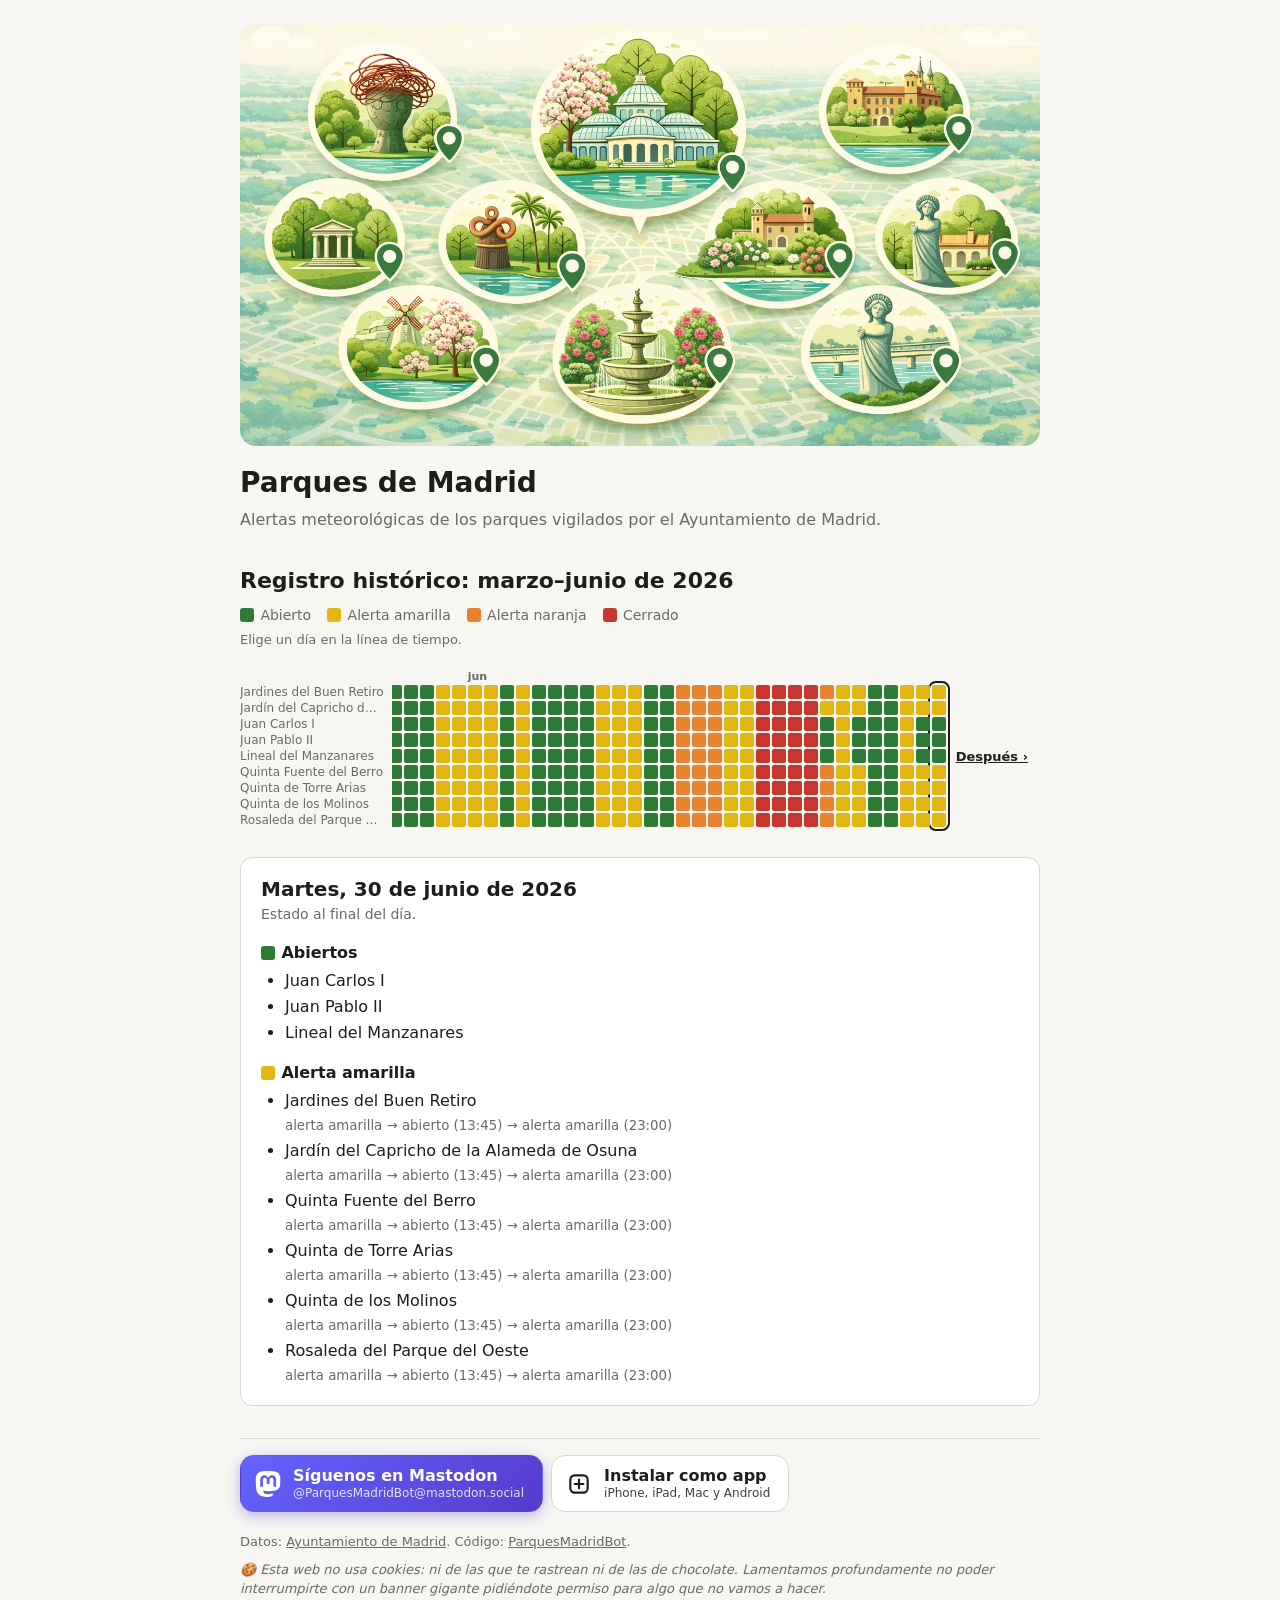
==== website/historico/2026-1.html @ 8c3ac962 "Website: this month at home, half-year archives; CI: coverage report The home page now shows only th" ====
<!doctype html>
<html lang="es">
<head>
<meta charset="utf-8">
<meta name="viewport" content="width=device-width, initial-scale=1, viewport-fit=cover">
<title>Parques de Madrid · marzo–junio de 2026</title>
<meta name="description" content="Estado de las alertas meteorológicas de los parques de Madrid, día a día.">
<meta name="theme-color" content="#f7f6f2" media="(prefers-color-scheme: light)">
<meta name="theme-color" content="#161614" media="(prefers-color-scheme: dark)">
<meta name="apple-mobile-web-app-title" content="Parques">
<meta name="mobile-web-app-capable" content="yes">
<link rel="me" href="https://mastodon.social/@ParquesMadridBot">
<link rel="manifest" href="../manifest.webmanifest">
<link rel="apple-touch-icon" href="../apple-touch-icon.png">
<link rel="icon" href="../icon-192.png" type="image/png">
<link rel="stylesheet" href="../style.css">
<style>
body:has(#d-2026-06-30:checked) #p-2026-06-30{display:block}
body:has(#d-2026-06-29:checked) #p-2026-06-29{display:block}
body:has(#d-2026-06-28:checked) #p-2026-06-28{display:block}
body:has(#d-2026-06-27:checked) #p-2026-06-27{display:block}
body:has(#d-2026-06-26:checked) #p-2026-06-26{display:block}
body:has(#d-2026-06-25:checked) #p-2026-06-25{display:block}
body:has(#d-2026-06-24:checked) #p-2026-06-24{display:block}
body:has(#d-2026-06-23:checked) #p-2026-06-23{display:block}
body:has(#d-2026-06-22:checked) #p-2026-06-22{display:block}
body:has(#d-2026-06-21:checked) #p-2026-06-21{display:block}
body:has(#d-2026-06-20:checked) #p-2026-06-20{display:block}
body:has(#d-2026-06-19:checked) #p-2026-06-19{display:block}
body:has(#d-2026-06-18:checked) #p-2026-06-18{display:block}
body:has(#d-2026-06-17:checked) #p-2026-06-17{display:block}
body:has(#d-2026-06-16:checked) #p-2026-06-16{display:block}
body:has(#d-2026-06-15:checked) #p-2026-06-15{display:block}
body:has(#d-2026-06-14:checked) #p-2026-06-14{display:block}
body:has(#d-2026-06-13:checked) #p-2026-06-13{display:block}
body:has(#d-2026-06-12:checked) #p-2026-06-12{display:block}
body:has(#d-2026-06-11:checked) #p-2026-06-11{display:block}
body:has(#d-2026-06-10:checked) #p-2026-06-10{display:block}
body:has(#d-2026-06-09:checked) #p-2026-06-09{display:block}
body:has(#d-2026-06-08:checked) #p-2026-06-08{display:block}
body:has(#d-2026-06-07:checked) #p-2026-06-07{display:block}
body:has(#d-2026-06-06:checked) #p-2026-06-06{display:block}
body:has(#d-2026-06-05:checked) #p-2026-06-05{display:block}
body:has(#d-2026-06-04:checked) #p-2026-06-04{display:block}
body:has(#d-2026-06-03:checked) #p-2026-06-03{display:block}
body:has(#d-2026-06-02:checked) #p-2026-06-02{display:block}
body:has(#d-2026-06-01:checked) #p-2026-06-01{display:block}
body:has(#d-2026-05-31:checked) #p-2026-05-31{display:block}
body:has(#d-2026-05-30:checked) #p-2026-05-30{display:block}
body:has(#d-2026-05-29:checked) #p-2026-05-29{display:block}
body:has(#d-2026-05-28:checked) #p-2026-05-28{display:block}
body:has(#d-2026-05-27:checked) #p-2026-05-27{display:block}
body:has(#d-2026-05-26:checked) #p-2026-05-26{display:block}
body:has(#d-2026-05-25:checked) #p-2026-05-25{display:block}
body:has(#d-2026-05-24:checked) #p-2026-05-24{display:block}
body:has(#d-2026-05-23:checked) #p-2026-05-23{display:block}
body:has(#d-2026-05-22:checked) #p-2026-05-22{display:block}
body:has(#d-2026-05-21:checked) #p-2026-05-21{display:block}
body:has(#d-2026-05-20:checked) #p-2026-05-20{display:block}
body:has(#d-2026-05-19:checked) #p-2026-05-19{display:block}
body:has(#d-2026-05-18:checked) #p-2026-05-18{display:block}
body:has(#d-2026-05-17:checked) #p-2026-05-17{display:block}
body:has(#d-2026-05-16:checked) #p-2026-05-16{display:block}
body:has(#d-2026-05-15:checked) #p-2026-05-15{display:block}
body:has(#d-2026-05-14:checked) #p-2026-05-14{display:block}
body:has(#d-2026-05-13:checked) #p-2026-05-13{display:block}
body:has(#d-2026-05-12:checked) #p-2026-05-12{display:block}
body:has(#d-2026-05-11:checked) #p-2026-05-11{display:block}
body:has(#d-2026-05-10:checked) #p-2026-05-10{display:block}
body:has(#d-2026-05-09:checked) #p-2026-05-09{display:block}
body:has(#d-2026-05-08:checked) #p-2026-05-08{display:block}
body:has(#d-2026-05-07:checked) #p-2026-05-07{display:block}
body:has(#d-2026-05-06:checked) #p-2026-05-06{display:block}
body:has(#d-2026-05-05:checked) #p-2026-05-05{display:block}
body:has(#d-2026-05-04:checked) #p-2026-05-04{display:block}
body:has(#d-2026-05-03:checked) #p-2026-05-03{display:block}
body:has(#d-2026-05-02:checked) #p-2026-05-02{display:block}
body:has(#d-2026-05-01:checked) #p-2026-05-01{display:block}
body:has(#d-2026-04-30:checked) #p-2026-04-30{display:block}
body:has(#d-2026-04-29:checked) #p-2026-04-29{display:block}
body:has(#d-2026-04-28:checked) #p-2026-04-28{display:block}
body:has(#d-2026-04-27:checked) #p-2026-04-27{display:block}
body:has(#d-2026-04-26:checked) #p-2026-04-26{display:block}
body:has(#d-2026-04-25:checked) #p-2026-04-25{display:block}
body:has(#d-2026-04-24:checked) #p-2026-04-24{display:block}
body:has(#d-2026-04-23:checked) #p-2026-04-23{display:block}
body:has(#d-2026-04-22:checked) #p-2026-04-22{display:block}
body:has(#d-2026-04-21:checked) #p-2026-04-21{display:block}
body:has(#d-2026-04-20:checked) #p-2026-04-20{display:block}
body:has(#d-2026-04-19:checked) #p-2026-04-19{display:block}
body:has(#d-2026-04-18:checked) #p-2026-04-18{display:block}
body:has(#d-2026-04-17:checked) #p-2026-04-17{display:block}
body:has(#d-2026-04-16:checked) #p-2026-04-16{display:block}
body:has(#d-2026-04-15:checked) #p-2026-04-15{display:block}
body:has(#d-2026-04-14:checked) #p-2026-04-14{display:block}
body:has(#d-2026-04-13:checked) #p-2026-04-13{display:block}
body:has(#d-2026-04-12:checked) #p-2026-04-12{display:block}
body:has(#d-2026-04-11:checked) #p-2026-04-11{display:block}
body:has(#d-2026-04-10:checked) #p-2026-04-10{display:block}
body:has(#d-2026-04-09:checked) #p-2026-04-09{display:block}
body:has(#d-2026-04-08:checked) #p-2026-04-08{display:block}
body:has(#d-2026-04-07:checked) #p-2026-04-07{display:block}
body:has(#d-2026-04-06:checked) #p-2026-04-06{display:block}
body:has(#d-2026-04-05:checked) #p-2026-04-05{display:block}
body:has(#d-2026-04-04:checked) #p-2026-04-04{display:block}
body:has(#d-2026-04-03:checked) #p-2026-04-03{display:block}
body:has(#d-2026-04-02:checked) #p-2026-04-02{display:block}
body:has(#d-2026-04-01:checked) #p-2026-04-01{display:block}
body:has(#d-2026-03-31:checked) #p-2026-03-31{display:block}
body:has(#d-2026-03-30:checked) #p-2026-03-30{display:block}
body:has(#d-2026-03-29:checked) #p-2026-03-29{display:block}
body:has(#d-2026-03-28:checked) #p-2026-03-28{display:block}
body:has(#d-2026-03-27:checked) #p-2026-03-27{display:block}
body:has(#d-2026-03-26:checked) #p-2026-03-26{display:block}
body:has(#d-2026-03-25:checked) #p-2026-03-25{display:block}
body:has(#d-2026-03-24:checked) #p-2026-03-24{display:block}
body:has(#d-2026-03-23:checked) #p-2026-03-23{display:block}
body:has(#d-2026-03-22:checked) #p-2026-03-22{display:block}
body:has(#d-2026-03-21:checked) #p-2026-03-21{display:block}
body:has(#d-2026-03-20:checked) #p-2026-03-20{display:block}
body:has(#d-2026-03-19:checked) #p-2026-03-19{display:block}
body:has(#d-2026-03-18:checked) #p-2026-03-18{display:block}
body:has(#d-2026-03-17:checked) #p-2026-03-17{display:block}
body:has(#d-2026-03-16:checked) #p-2026-03-16{display:block}
body:has(#d-2026-03-15:checked) #p-2026-03-15{display:block}
body:has(#d-2026-03-14:checked) #p-2026-03-14{display:block}
</style>
</head>
<body>
<header>
<img class="banner" src="../parques.webp" alt="" width="1536" height="810">
<h1><a href="../">Parques de Madrid</a></h1>
<p>Alertas meteorológicas de los parques vigilados por el Ayuntamiento de Madrid.</p>
</header>
<div id="instalar" popover>
<h2>Instálala como app</h2>
<ol>
<li><b>iPhone y iPad (Safari):</b> pulsa <svg class="inline-icon" viewBox="0 0 24 24" aria-hidden="true" fill="none" stroke="currentColor" stroke-width="2" stroke-linecap="round" stroke-linejoin="round"><path d="M12 3v12M8 7l4-4 4 4"/><path d="M8 10H6.5A1.5 1.5 0 0 0 5 11.5v8A1.5 1.5 0 0 0 6.5 21h11a1.5 1.5 0 0 0 1.5-1.5v-8A1.5 1.5 0 0 0 17.5 10H16"/></svg> <b>Compartir</b> y luego <b>Añadir a pantalla de inicio</b>.</li>
<li><b>Mac (Safari):</b> menú <b>Archivo → Añadir al Dock</b>.</li>
<li><b>Android (Chrome):</b> menú ⋮ → <b>Instalar aplicación</b>.</li>
</ol>
<p>Sin tienda, sin cuenta y sin permisos: es esta misma web, a pantalla completa y con su icono.</p>
<button class="btn install" popovertarget="instalar" popovertargetaction="hide">Entendido</button>
</div>

<section class="history" aria-labelledby="history-title">
<h2 id="history-title">Registro histórico: marzo–junio de 2026</h2>
<p class="legend"><span><i class="l1"></i>Abierto</span><span><i class="l3"></i>Alerta amarilla</span><span><i class="l4"></i>Alerta naranja</span><span><i class="l5"></i>Cerrado</span></p>
<p class="hint">Elige un día en la línea de tiempo.</p>
</section>
<main class="viewer">
<ol class="names" aria-hidden="true"><li>Jardines del Buen Retiro</li><li>Jardín del Capricho de la Alameda de Osuna</li><li>Juan Carlos I</li><li>Juan Pablo II</li><li>Lineal del Manzanares</li><li>Quinta Fuente del Berro</li><li>Quinta de Torre Arias</li><li>Quinta de los Molinos</li><li>Rosaleda del Parque del Oeste</li></ol>
<div class="timeline" role="radiogroup" aria-label="Día">
<a class="more" href="../historico/2026-2.html" title="julio–septiembre de 2026">Después ›</a>
<input type="radio" name="dia" id="d-2026-06-30" checked><label for="d-2026-06-30" title="martes, 30 de junio de 2026"><span class="vh">30 jun</span><i class="l3"></i><i class="l3"></i><i></i><i></i><i></i><i class="l3"></i><i class="l3"></i><i class="l3"></i><i class="l3"></i></label>
<input type="radio" name="dia" id="d-2026-06-29"><label for="d-2026-06-29" title="lunes, 29 de junio de 2026"><span class="vh">29 jun</span><i class="l3"></i><i class="l3"></i><i></i><i></i><i></i><i class="l3"></i><i class="l3"></i><i class="l3"></i><i class="l3"></i></label>
<input type="radio" name="dia" id="d-2026-06-28"><label for="d-2026-06-28" title="domingo, 28 de junio de 2026"><span class="vh">28 jun</span><i class="l3"></i><i class="l3"></i><i class="l3"></i><i class="l3"></i><i class="l3"></i><i class="l3"></i><i class="l3"></i><i class="l3"></i><i class="l3"></i></label>
<input type="radio" name="dia" id="d-2026-06-27"><label for="d-2026-06-27" title="sábado, 27 de junio de 2026"><span class="vh">27 jun</span><i></i><i></i><i></i><i></i><i></i><i></i><i></i><i></i><i></i></label>
<input type="radio" name="dia" id="d-2026-06-26"><label for="d-2026-06-26" title="viernes, 26 de junio de 2026"><span class="vh">26 jun</span><i></i><i></i><i></i><i></i><i></i><i></i><i></i><i></i><i></i></label>
<input type="radio" name="dia" id="d-2026-06-25"><label for="d-2026-06-25" title="jueves, 25 de junio de 2026"><span class="vh">25 jun</span><i class="l3"></i><i class="l3"></i><i></i><i></i><i></i><i class="l3"></i><i class="l3"></i><i class="l3"></i><i class="l3"></i></label>
<input type="radio" name="dia" id="d-2026-06-24"><label for="d-2026-06-24" title="miércoles, 24 de junio de 2026"><span class="vh">24 jun</span><i class="l3"></i><i class="l3"></i><i class="l3"></i><i class="l3"></i><i class="l3"></i><i class="l3"></i><i class="l3"></i><i class="l3"></i><i class="l3"></i></label>
<input type="radio" name="dia" id="d-2026-06-23"><label for="d-2026-06-23" title="martes, 23 de junio de 2026"><span class="vh">23 jun</span><i class="l4"></i><i class="l3"></i><i></i><i></i><i></i><i class="l4"></i><i class="l4"></i><i class="l4"></i><i class="l4"></i></label>
<input type="radio" name="dia" id="d-2026-06-22"><label for="d-2026-06-22" title="lunes, 22 de junio de 2026"><span class="vh">22 jun</span><i class="l5"></i><i class="l5"></i><i class="l5"></i><i class="l5"></i><i class="l5"></i><i class="l5"></i><i class="l5"></i><i class="l5"></i><i class="l5"></i></label>
<input type="radio" name="dia" id="d-2026-06-21"><label for="d-2026-06-21" title="domingo, 21 de junio de 2026"><span class="vh">21 jun</span><i class="l5"></i><i class="l5"></i><i class="l5"></i><i class="l5"></i><i class="l5"></i><i class="l5"></i><i class="l5"></i><i class="l5"></i><i class="l5"></i></label>
<input type="radio" name="dia" id="d-2026-06-20"><label for="d-2026-06-20" title="sábado, 20 de junio de 2026"><span class="vh">20 jun</span><i class="l5"></i><i class="l5"></i><i class="l5"></i><i class="l5"></i><i class="l5"></i><i class="l5"></i><i class="l5"></i><i class="l5"></i><i class="l5"></i></label>
<input type="radio" name="dia" id="d-2026-06-19"><label for="d-2026-06-19" title="viernes, 19 de junio de 2026"><span class="vh">19 jun</span><i class="l5"></i><i class="l5"></i><i class="l5"></i><i class="l5"></i><i class="l5"></i><i class="l5"></i><i class="l5"></i><i class="l5"></i><i class="l5"></i></label>
<input type="radio" name="dia" id="d-2026-06-18"><label for="d-2026-06-18" title="jueves, 18 de junio de 2026"><span class="vh">18 jun</span><i class="l3"></i><i class="l3"></i><i class="l3"></i><i class="l3"></i><i class="l3"></i><i class="l3"></i><i class="l3"></i><i class="l3"></i><i class="l3"></i></label>
<input type="radio" name="dia" id="d-2026-06-17"><label for="d-2026-06-17" title="miércoles, 17 de junio de 2026"><span class="vh">17 jun</span><i class="l3"></i><i class="l3"></i><i class="l3"></i><i class="l3"></i><i class="l3"></i><i class="l3"></i><i class="l3"></i><i class="l3"></i><i class="l3"></i></label>
<input type="radio" name="dia" id="d-2026-06-16"><label for="d-2026-06-16" title="martes, 16 de junio de 2026"><span class="vh">16 jun</span><i class="l4"></i><i class="l4"></i><i class="l4"></i><i class="l4"></i><i class="l4"></i><i class="l4"></i><i class="l4"></i><i class="l4"></i><i class="l4"></i></label>
<input type="radio" name="dia" id="d-2026-06-15"><label for="d-2026-06-15" title="lunes, 15 de junio de 2026"><span class="vh">15 jun</span><i class="l4"></i><i class="l4"></i><i class="l4"></i><i class="l4"></i><i class="l4"></i><i class="l4"></i><i class="l4"></i><i class="l4"></i><i class="l4"></i></label>
<input type="radio" name="dia" id="d-2026-06-14"><label for="d-2026-06-14" title="domingo, 14 de junio de 2026"><span class="vh">14 jun</span><i class="l4"></i><i class="l4"></i><i class="l4"></i><i class="l4"></i><i class="l4"></i><i class="l4"></i><i class="l4"></i><i class="l4"></i><i class="l4"></i></label>
<input type="radio" name="dia" id="d-2026-06-13"><label for="d-2026-06-13" title="sábado, 13 de junio de 2026"><span class="vh">13 jun</span><i></i><i></i><i></i><i></i><i></i><i></i><i></i><i></i><i></i></label>
<input type="radio" name="dia" id="d-2026-06-12"><label for="d-2026-06-12" title="viernes, 12 de junio de 2026"><span class="vh">12 jun</span><i></i><i></i><i></i><i></i><i></i><i></i><i></i><i></i><i></i></label>
<input type="radio" name="dia" id="d-2026-06-11"><label for="d-2026-06-11" title="jueves, 11 de junio de 2026"><span class="vh">11 jun</span><i class="l3"></i><i class="l3"></i><i class="l3"></i><i class="l3"></i><i class="l3"></i><i class="l3"></i><i class="l3"></i><i class="l3"></i><i class="l3"></i></label>
<input type="radio" name="dia" id="d-2026-06-10"><label for="d-2026-06-10" title="miércoles, 10 de junio de 2026"><span class="vh">10 jun</span><i class="l3"></i><i class="l3"></i><i class="l3"></i><i class="l3"></i><i class="l3"></i><i class="l3"></i><i class="l3"></i><i class="l3"></i><i class="l3"></i></label>
<input type="radio" name="dia" id="d-2026-06-09"><label for="d-2026-06-09" title="martes, 9 de junio de 2026"><span class="vh">9 jun</span><i class="l3"></i><i class="l3"></i><i class="l3"></i><i class="l3"></i><i class="l3"></i><i class="l3"></i><i class="l3"></i><i class="l3"></i><i class="l3"></i></label>
<input type="radio" name="dia" id="d-2026-06-08"><label for="d-2026-06-08" title="lunes, 8 de junio de 2026"><span class="vh">8 jun</span><i></i><i></i><i></i><i></i><i></i><i></i><i></i><i></i><i></i></label>
<input type="radio" name="dia" id="d-2026-06-07"><label for="d-2026-06-07" title="domingo, 7 de junio de 2026"><span class="vh">7 jun</span><i></i><i></i><i></i><i></i><i></i><i></i><i></i><i></i><i></i></label>
<input type="radio" name="dia" id="d-2026-06-06"><label for="d-2026-06-06" title="sábado, 6 de junio de 2026"><span class="vh">6 jun</span><i></i><i></i><i></i><i></i><i></i><i></i><i></i><i></i><i></i></label>
<input type="radio" name="dia" id="d-2026-06-05"><label for="d-2026-06-05" title="viernes, 5 de junio de 2026"><span class="vh">5 jun</span><i></i><i></i><i></i><i></i><i></i><i></i><i></i><i></i><i></i></label>
<input type="radio" name="dia" id="d-2026-06-04"><label for="d-2026-06-04" title="jueves, 4 de junio de 2026"><span class="vh">4 jun</span><i class="l3"></i><i class="l3"></i><i class="l3"></i><i class="l3"></i><i class="l3"></i><i class="l3"></i><i class="l3"></i><i class="l3"></i><i class="l3"></i></label>
<input type="radio" name="dia" id="d-2026-06-03"><label for="d-2026-06-03" title="miércoles, 3 de junio de 2026"><span class="vh">3 jun</span><i></i><i></i><i></i><i></i><i></i><i></i><i></i><i></i><i></i></label>
<input type="radio" name="dia" id="d-2026-06-02"><label for="d-2026-06-02" title="martes, 2 de junio de 2026"><span class="vh">2 jun</span><i class="l3"></i><i class="l3"></i><i class="l3"></i><i class="l3"></i><i class="l3"></i><i class="l3"></i><i class="l3"></i><i class="l3"></i><i class="l3"></i></label>
<input type="radio" name="dia" id="d-2026-06-01"><label for="d-2026-06-01" title="lunes, 1 de junio de 2026"><b>jun</b><span class="vh">1 jun</span><i class="l3"></i><i class="l3"></i><i class="l3"></i><i class="l3"></i><i class="l3"></i><i class="l3"></i><i class="l3"></i><i class="l3"></i><i class="l3"></i></label>
<input type="radio" name="dia" id="d-2026-05-31"><label for="d-2026-05-31" title="domingo, 31 de mayo de 2026"><span class="vh">31 may</span><i class="l3"></i><i class="l3"></i><i class="l3"></i><i class="l3"></i><i class="l3"></i><i class="l3"></i><i class="l3"></i><i class="l3"></i><i class="l3"></i></label>
<input type="radio" name="dia" id="d-2026-05-30"><label for="d-2026-05-30" title="sábado, 30 de mayo de 2026"><span class="vh">30 may</span><i class="l3"></i><i class="l3"></i><i class="l3"></i><i class="l3"></i><i class="l3"></i><i class="l3"></i><i class="l3"></i><i class="l3"></i><i class="l3"></i></label>
<input type="radio" name="dia" id="d-2026-05-29"><label for="d-2026-05-29" title="viernes, 29 de mayo de 2026"><span class="vh">29 may</span><i></i><i></i><i></i><i></i><i></i><i></i><i></i><i></i><i></i></label>
<input type="radio" name="dia" id="d-2026-05-28"><label for="d-2026-05-28" title="jueves, 28 de mayo de 2026"><span class="vh">28 may</span><i></i><i></i><i></i><i></i><i></i><i></i><i></i><i></i><i></i></label>
<input type="radio" name="dia" id="d-2026-05-27"><label for="d-2026-05-27" title="miércoles, 27 de mayo de 2026"><span class="vh">27 may</span><i></i><i></i><i></i><i></i><i></i><i></i><i></i><i></i><i></i></label>
<input type="radio" name="dia" id="d-2026-05-26"><label for="d-2026-05-26" title="martes, 26 de mayo de 2026"><span class="vh">26 may</span><i></i><i></i><i></i><i></i><i></i><i></i><i></i><i></i><i></i></label>
<input type="radio" name="dia" id="d-2026-05-25"><label for="d-2026-05-25" title="lunes, 25 de mayo de 2026"><span class="vh">25 may</span><i></i><i></i><i></i><i></i><i></i><i></i><i></i><i></i><i></i></label>
<input type="radio" name="dia" id="d-2026-05-24"><label for="d-2026-05-24" title="domingo, 24 de mayo de 2026"><span class="vh">24 may</span><i></i><i></i><i></i><i></i><i></i><i></i><i></i><i></i><i></i></label>
<input type="radio" name="dia" id="d-2026-05-23"><label for="d-2026-05-23" title="sábado, 23 de mayo de 2026"><span class="vh">23 may</span><i></i><i></i><i></i><i></i><i></i><i></i><i></i><i></i><i></i></label>
<input type="radio" name="dia" id="d-2026-05-22"><label for="d-2026-05-22" title="viernes, 22 de mayo de 2026"><span class="vh">22 may</span><i></i><i></i><i></i><i></i><i></i><i></i><i></i><i></i><i></i></label>
<input type="radio" name="dia" id="d-2026-05-21"><label for="d-2026-05-21" title="jueves, 21 de mayo de 2026"><span class="vh">21 may</span><i></i><i></i><i></i><i></i><i></i><i></i><i></i><i></i><i></i></label>
<input type="radio" name="dia" id="d-2026-05-20"><label for="d-2026-05-20" title="miércoles, 20 de mayo de 2026"><span class="vh">20 may</span><i></i><i></i><i></i><i></i><i></i><i></i><i></i><i></i><i></i></label>
<input type="radio" name="dia" id="d-2026-05-19"><label for="d-2026-05-19" title="martes, 19 de mayo de 2026"><span class="vh">19 may</span><i></i><i></i><i></i><i></i><i></i><i></i><i></i><i></i><i></i></label>
<input type="radio" name="dia" id="d-2026-05-18"><label for="d-2026-05-18" title="lunes, 18 de mayo de 2026"><span class="vh">18 may</span><i></i><i></i><i></i><i></i><i></i><i></i><i></i><i></i><i></i></label>
<input type="radio" name="dia" id="d-2026-05-17"><label for="d-2026-05-17" title="domingo, 17 de mayo de 2026"><span class="vh">17 may</span><i></i><i></i><i></i><i></i><i></i><i></i><i></i><i></i><i></i></label>
<input type="radio" name="dia" id="d-2026-05-16"><label for="d-2026-05-16" title="sábado, 16 de mayo de 2026"><span class="vh">16 may</span><i></i><i></i><i></i><i></i><i></i><i></i><i></i><i></i><i></i></label>
<input type="radio" name="dia" id="d-2026-05-15"><label for="d-2026-05-15" title="viernes, 15 de mayo de 2026"><span class="vh">15 may</span><i class="l3"></i><i class="l3"></i><i class="l3"></i><i class="l3"></i><i class="l3"></i><i class="l3"></i><i class="l3"></i><i class="l3"></i><i class="l3"></i></label>
<input type="radio" name="dia" id="d-2026-05-14"><label for="d-2026-05-14" title="jueves, 14 de mayo de 2026"><span class="vh">14 may</span><i class="l3"></i><i class="l3"></i><i class="l3"></i><i class="l3"></i><i class="l3"></i><i class="l3"></i><i class="l3"></i><i class="l3"></i><i class="l3"></i></label>
<input type="radio" name="dia" id="d-2026-05-13"><label for="d-2026-05-13" title="miércoles, 13 de mayo de 2026"><span class="vh">13 may</span><i class="l3"></i><i class="l3"></i><i class="l3"></i><i class="l3"></i><i class="l3"></i><i class="l3"></i><i class="l3"></i><i class="l3"></i><i class="l3"></i></label>
<input type="radio" name="dia" id="d-2026-05-12"><label for="d-2026-05-12" title="martes, 12 de mayo de 2026"><span class="vh">12 may</span><i class="l3"></i><i class="l3"></i><i class="l3"></i><i class="l3"></i><i class="l3"></i><i class="l3"></i><i class="l3"></i><i class="l3"></i><i class="l3"></i></label>
<input type="radio" name="dia" id="d-2026-05-11"><label for="d-2026-05-11" title="lunes, 11 de mayo de 2026"><span class="vh">11 may</span><i></i><i></i><i></i><i></i><i></i><i></i><i></i><i></i><i></i></label>
<input type="radio" name="dia" id="d-2026-05-10"><label for="d-2026-05-10" title="domingo, 10 de mayo de 2026"><span class="vh">10 may</span><i class="l3"></i><i class="l3"></i><i class="l3"></i><i class="l3"></i><i class="l3"></i><i class="l3"></i><i class="l3"></i><i class="l3"></i><i class="l3"></i></label>
<input type="radio" name="dia" id="d-2026-05-09"><label for="d-2026-05-09" title="sábado, 9 de mayo de 2026"><span class="vh">9 may</span><i class="l3"></i><i class="l3"></i><i class="l3"></i><i class="l3"></i><i class="l3"></i><i class="l3"></i><i class="l3"></i><i class="l3"></i><i class="l3"></i></label>
<input type="radio" name="dia" id="d-2026-05-08"><label for="d-2026-05-08" title="viernes, 8 de mayo de 2026"><span class="vh">8 may</span><i class="l4"></i><i class="l4"></i><i class="l4"></i><i class="l4"></i><i class="l4"></i><i class="l4"></i><i class="l4"></i><i class="l4"></i><i class="l4"></i></label>
<input type="radio" name="dia" id="d-2026-05-07"><label for="d-2026-05-07" title="jueves, 7 de mayo de 2026"><span class="vh">7 may</span><i class="l4"></i><i class="l4"></i><i class="l4"></i><i class="l4"></i><i class="l4"></i><i class="l4"></i><i class="l4"></i><i class="l4"></i><i class="l4"></i></label>
<input type="radio" name="dia" id="d-2026-05-06"><label for="d-2026-05-06" title="miércoles, 6 de mayo de 2026"><span class="vh">6 may</span><i></i><i></i><i></i><i></i><i></i><i></i><i></i><i></i><i></i></label>
<input type="radio" name="dia" id="d-2026-05-05"><label for="d-2026-05-05" title="martes, 5 de mayo de 2026"><span class="vh">5 may</span><i class="l3"></i><i class="l3"></i><i class="l3"></i><i class="l3"></i><i class="l3"></i><i class="l3"></i><i class="l3"></i><i class="l3"></i><i class="l3"></i></label>
<input type="radio" name="dia" id="d-2026-05-04"><label for="d-2026-05-04" title="lunes, 4 de mayo de 2026"><span class="vh">4 may</span><i class="l3"></i><i class="l3"></i><i class="l3"></i><i class="l3"></i><i class="l3"></i><i class="l3"></i><i class="l3"></i><i class="l3"></i><i class="l3"></i></label>
<input type="radio" name="dia" id="d-2026-05-03"><label for="d-2026-05-03" title="domingo, 3 de mayo de 2026"><span class="vh">3 may</span><i class="l3"></i><i class="l3"></i><i class="l3"></i><i class="l3"></i><i class="l3"></i><i class="l3"></i><i class="l3"></i><i class="l3"></i><i class="l3"></i></label>
<input type="radio" name="dia" id="d-2026-05-02"><label for="d-2026-05-02" title="sábado, 2 de mayo de 2026"><span class="vh">2 may</span><i class="l3"></i><i class="l3"></i><i class="l3"></i><i class="l3"></i><i class="l3"></i><i class="l3"></i><i class="l3"></i><i class="l3"></i><i class="l3"></i></label>
<input type="radio" name="dia" id="d-2026-05-01"><label for="d-2026-05-01" title="viernes, 1 de mayo de 2026"><b>may</b><span class="vh">1 may</span><i class="l3"></i><i class="l3"></i><i class="l3"></i><i class="l3"></i><i class="l3"></i><i class="l3"></i><i class="l3"></i><i class="l3"></i><i class="l3"></i></label>
<input type="radio" name="dia" id="d-2026-04-30"><label for="d-2026-04-30" title="jueves, 30 de abril de 2026"><span class="vh">30 abr</span><i></i><i></i><i></i><i></i><i></i><i></i><i></i><i></i><i></i></label>
<input type="radio" name="dia" id="d-2026-04-29"><label for="d-2026-04-29" title="miércoles, 29 de abril de 2026"><span class="vh">29 abr</span><i class="l3"></i><i class="l3"></i><i class="l3"></i><i class="l3"></i><i class="l3"></i><i class="l3"></i><i class="l3"></i><i class="l3"></i><i class="l3"></i></label>
<input type="radio" name="dia" id="d-2026-04-28"><label for="d-2026-04-28" title="martes, 28 de abril de 2026"><span class="vh">28 abr</span><i class="l3"></i><i class="l3"></i><i class="l3"></i><i class="l3"></i><i class="l3"></i><i class="l3"></i><i class="l3"></i><i class="l3"></i><i class="l3"></i></label>
<input type="radio" name="dia" id="d-2026-04-27"><label for="d-2026-04-27" title="lunes, 27 de abril de 2026"><span class="vh">27 abr</span><i></i><i></i><i></i><i></i><i></i><i></i><i></i><i></i><i></i></label>
<input type="radio" name="dia" id="d-2026-04-26"><label for="d-2026-04-26" title="domingo, 26 de abril de 2026"><span class="vh">26 abr</span><i></i><i></i><i></i><i></i><i></i><i></i><i></i><i></i><i></i></label>
<input type="radio" name="dia" id="d-2026-04-25"><label for="d-2026-04-25" title="sábado, 25 de abril de 2026"><span class="vh">25 abr</span><i class="l3"></i><i class="l3"></i><i class="l3"></i><i class="l3"></i><i class="l3"></i><i class="l3"></i><i class="l3"></i><i class="l3"></i><i class="l3"></i></label>
<input type="radio" name="dia" id="d-2026-04-24"><label for="d-2026-04-24" title="viernes, 24 de abril de 2026"><span class="vh">24 abr</span><i></i><i></i><i></i><i></i><i></i><i></i><i></i><i></i><i></i></label>
<input type="radio" name="dia" id="d-2026-04-23"><label for="d-2026-04-23" title="jueves, 23 de abril de 2026"><span class="vh">23 abr</span><i class="l3"></i><i class="l3"></i><i class="l3"></i><i class="l3"></i><i class="l3"></i><i class="l3"></i><i class="l3"></i><i class="l3"></i><i class="l3"></i></label>
<input type="radio" name="dia" id="d-2026-04-22"><label for="d-2026-04-22" title="miércoles, 22 de abril de 2026"><span class="vh">22 abr</span><i></i><i></i><i></i><i></i><i></i><i></i><i></i><i></i><i></i></label>
<input type="radio" name="dia" id="d-2026-04-21"><label for="d-2026-04-21" title="martes, 21 de abril de 2026"><span class="vh">21 abr</span><i></i><i></i><i></i><i></i><i></i><i></i><i></i><i></i><i></i></label>
<input type="radio" name="dia" id="d-2026-04-20"><label for="d-2026-04-20" title="lunes, 20 de abril de 2026"><span class="vh">20 abr</span><i></i><i></i><i></i><i></i><i></i><i></i><i></i><i></i><i></i></label>
<input type="radio" name="dia" id="d-2026-04-19"><label for="d-2026-04-19" title="domingo, 19 de abril de 2026"><span class="vh">19 abr</span><i></i><i></i><i></i><i></i><i></i><i></i><i></i><i></i><i></i></label>
<input type="radio" name="dia" id="d-2026-04-18"><label for="d-2026-04-18" title="sábado, 18 de abril de 2026"><span class="vh">18 abr</span><i></i><i></i><i></i><i></i><i></i><i></i><i></i><i></i><i></i></label>
<input type="radio" name="dia" id="d-2026-04-17"><label for="d-2026-04-17" title="viernes, 17 de abril de 2026"><span class="vh">17 abr</span><i></i><i></i><i></i><i></i><i></i><i></i><i></i><i></i><i></i></label>
<input type="radio" name="dia" id="d-2026-04-16"><label for="d-2026-04-16" title="jueves, 16 de abril de 2026"><span class="vh">16 abr</span><i></i><i></i><i></i><i></i><i></i><i></i><i></i><i></i><i></i></label>
<input type="radio" name="dia" id="d-2026-04-15"><label for="d-2026-04-15" title="miércoles, 15 de abril de 2026"><span class="vh">15 abr</span><i></i><i></i><i></i><i></i><i></i><i></i><i></i><i></i><i></i></label>
<input type="radio" name="dia" id="d-2026-04-14"><label for="d-2026-04-14" title="martes, 14 de abril de 2026"><span class="vh">14 abr</span><i></i><i></i><i></i><i></i><i></i><i></i><i></i><i></i><i></i></label>
<input type="radio" name="dia" id="d-2026-04-13"><label for="d-2026-04-13" title="lunes, 13 de abril de 2026"><span class="vh">13 abr</span><i></i><i></i><i></i><i></i><i></i><i></i><i></i><i></i><i></i></label>
<input type="radio" name="dia" id="d-2026-04-12"><label for="d-2026-04-12" title="domingo, 12 de abril de 2026"><span class="vh">12 abr</span><i class="l3"></i><i class="l3"></i><i class="l3"></i><i class="l3"></i><i class="l3"></i><i class="l3"></i><i class="l3"></i><i class="l3"></i><i class="l3"></i></label>
<input type="radio" name="dia" id="d-2026-04-11"><label for="d-2026-04-11" title="sábado, 11 de abril de 2026"><span class="vh">11 abr</span><i class="l3"></i><i class="l3"></i><i class="l3"></i><i class="l3"></i><i class="l3"></i><i class="l3"></i><i class="l3"></i><i class="l3"></i><i class="l3"></i></label>
<input type="radio" name="dia" id="d-2026-04-10"><label for="d-2026-04-10" title="viernes, 10 de abril de 2026"><span class="vh">10 abr</span><i></i><i></i><i></i><i></i><i></i><i></i><i></i><i></i><i></i></label>
<input type="radio" name="dia" id="d-2026-04-09"><label for="d-2026-04-09" title="jueves, 9 de abril de 2026"><span class="vh">9 abr</span><i></i><i></i><i></i><i></i><i></i><i></i><i></i><i></i><i></i></label>
<input type="radio" name="dia" id="d-2026-04-08"><label for="d-2026-04-08" title="miércoles, 8 de abril de 2026"><span class="vh">8 abr</span><i class="l4"></i><i class="l4"></i><i class="l4"></i><i class="l4"></i><i class="l4"></i><i class="l4"></i><i class="l4"></i><i class="l4"></i><i class="l4"></i></label>
<input type="radio" name="dia" id="d-2026-04-07"><label for="d-2026-04-07" title="martes, 7 de abril de 2026"><span class="vh">7 abr</span><i class="l4"></i><i class="l4"></i><i class="l4"></i><i class="l4"></i><i class="l4"></i><i class="l4"></i><i class="l4"></i><i class="l4"></i><i class="l4"></i></label>
<input type="radio" name="dia" id="d-2026-04-06"><label for="d-2026-04-06" title="lunes, 6 de abril de 2026"><span class="vh">6 abr</span><i></i><i></i><i></i><i></i><i></i><i></i><i></i><i></i><i></i></label>
<input type="radio" name="dia" id="d-2026-04-05"><label for="d-2026-04-05" title="domingo, 5 de abril de 2026"><span class="vh">5 abr</span><i></i><i></i><i></i><i></i><i></i><i></i><i></i><i></i><i></i></label>
<input type="radio" name="dia" id="d-2026-04-04"><label for="d-2026-04-04" title="sábado, 4 de abril de 2026"><span class="vh">4 abr</span><i></i><i></i><i></i><i></i><i></i><i></i><i></i><i></i><i></i></label>
<input type="radio" name="dia" id="d-2026-04-03"><label for="d-2026-04-03" title="viernes, 3 de abril de 2026"><span class="vh">3 abr</span><i class="l3"></i><i class="l3"></i><i class="l3"></i><i class="l3"></i><i class="l3"></i><i class="l3"></i><i class="l3"></i><i class="l3"></i><i class="l3"></i></label>
<input type="radio" name="dia" id="d-2026-04-02"><label for="d-2026-04-02" title="jueves, 2 de abril de 2026"><span class="vh">2 abr</span><i class="l3"></i><i class="l3"></i><i class="l3"></i><i class="l3"></i><i class="l3"></i><i class="l3"></i><i class="l3"></i><i class="l3"></i><i class="l3"></i></label>
<input type="radio" name="dia" id="d-2026-04-01"><label for="d-2026-04-01" title="miércoles, 1 de abril de 2026"><b>abr</b><span class="vh">1 abr</span><i class="l4"></i><i class="l4"></i><i class="l4"></i><i class="l4"></i><i class="l4"></i><i class="l4"></i><i class="l4"></i><i class="l4"></i><i class="l4"></i></label>
<input type="radio" name="dia" id="d-2026-03-31"><label for="d-2026-03-31" title="martes, 31 de marzo de 2026"><span class="vh">31 mar</span><i class="l4"></i><i class="l4"></i><i class="l4"></i><i class="l4"></i><i class="l4"></i><i class="l4"></i><i class="l4"></i><i class="l4"></i><i class="l4"></i></label>
<input type="radio" name="dia" id="d-2026-03-30"><label for="d-2026-03-30" title="lunes, 30 de marzo de 2026"><span class="vh">30 mar</span><i class="l5"></i><i class="l5"></i><i class="l4"></i><i class="l4"></i><i class="l5"></i><i class="l5"></i><i class="l5"></i><i class="l5"></i><i class="l5"></i></label>
<input type="radio" name="dia" id="d-2026-03-29"><label for="d-2026-03-29" title="domingo, 29 de marzo de 2026"><span class="vh">29 mar</span><i class="l5"></i><i class="l5"></i><i class="l5"></i><i class="l5"></i><i class="l5"></i><i class="l5"></i><i class="l5"></i><i class="l5"></i><i class="l5"></i></label>
<input type="radio" name="dia" id="d-2026-03-28"><label for="d-2026-03-28" title="sábado, 28 de marzo de 2026"><span class="vh">28 mar</span><i class="l4"></i><i class="l4"></i><i class="l4"></i><i class="l4"></i><i class="l4"></i><i class="l4"></i><i class="l4"></i><i class="l4"></i><i class="l4"></i></label>
<input type="radio" name="dia" id="d-2026-03-27"><label for="d-2026-03-27" title="viernes, 27 de marzo de 2026"><span class="vh">27 mar</span><i class="l4"></i><i class="l4"></i><i class="l4"></i><i class="l4"></i><i class="l4"></i><i class="l4"></i><i class="l4"></i><i class="l4"></i><i class="l5"></i></label>
<input type="radio" name="dia" id="d-2026-03-26"><label for="d-2026-03-26" title="jueves, 26 de marzo de 2026"><span class="vh">26 mar</span><i class="l5"></i><i class="l5"></i><i class="l5"></i><i class="l5"></i><i class="l5"></i><i class="l5"></i><i class="l5"></i><i class="l5"></i><i class="l5"></i></label>
<input type="radio" name="dia" id="d-2026-03-25"><label for="d-2026-03-25" title="miércoles, 25 de marzo de 2026"><span class="vh">25 mar</span><i class="l5"></i><i class="l5"></i><i class="l5"></i><i class="l5"></i><i class="l5"></i><i class="l5"></i><i class="l5"></i><i class="l5"></i><i class="l5"></i></label>
<input type="radio" name="dia" id="d-2026-03-24"><label for="d-2026-03-24" title="martes, 24 de marzo de 2026"><span class="vh">24 mar</span><i></i><i></i><i></i><i></i><i></i><i></i><i></i><i></i><i></i></label>
<input type="radio" name="dia" id="d-2026-03-23"><label for="d-2026-03-23" title="lunes, 23 de marzo de 2026"><span class="vh">23 mar</span><i class="l3"></i><i class="l3"></i><i class="l3"></i><i class="l3"></i><i class="l3"></i><i class="l3"></i><i class="l3"></i><i class="l3"></i><i class="l3"></i></label>
<input type="radio" name="dia" id="d-2026-03-22"><label for="d-2026-03-22" title="domingo, 22 de marzo de 2026"><span class="vh">22 mar</span><i class="l3"></i><i class="l3"></i><i class="l3"></i><i class="l3"></i><i class="l3"></i><i class="l3"></i><i class="l3"></i><i class="l3"></i><i class="l3"></i></label>
<input type="radio" name="dia" id="d-2026-03-21"><label for="d-2026-03-21" title="sábado, 21 de marzo de 2026"><span class="vh">21 mar</span><i></i><i></i><i></i><i></i><i></i><i></i><i></i><i></i><i></i></label>
<input type="radio" name="dia" id="d-2026-03-20"><label for="d-2026-03-20" title="viernes, 20 de marzo de 2026"><span class="vh">20 mar</span><i class="l3"></i><i class="l3"></i><i class="l3"></i><i class="l3"></i><i class="l3"></i><i class="l3"></i><i class="l3"></i><i class="l3"></i><i class="l3"></i></label>
<input type="radio" name="dia" id="d-2026-03-19"><label for="d-2026-03-19" title="jueves, 19 de marzo de 2026"><span class="vh">19 mar</span><i class="l3"></i><i class="l3"></i><i class="l3"></i><i class="l3"></i><i class="l3"></i><i class="l3"></i><i class="l3"></i><i class="l3"></i><i class="l3"></i></label>
<input type="radio" name="dia" id="d-2026-03-18"><label for="d-2026-03-18" title="miércoles, 18 de marzo de 2026"><span class="vh">18 mar</span><i class="l3"></i><i class="l3"></i><i class="l3"></i><i class="l3"></i><i class="l3"></i><i class="l3"></i><i class="l3"></i><i class="l3"></i><i class="l3"></i></label>
<input type="radio" name="dia" id="d-2026-03-17"><label for="d-2026-03-17" title="martes, 17 de marzo de 2026"><span class="vh">17 mar</span><i></i><i></i><i></i><i></i><i></i><i></i><i></i><i></i><i></i></label>
<input type="radio" name="dia" id="d-2026-03-16"><label for="d-2026-03-16" title="lunes, 16 de marzo de 2026"><span class="vh">16 mar</span><i class="l4"></i><i class="l4"></i><i class="l4"></i><i class="l4"></i><i class="l4"></i><i class="l4"></i><i class="l4"></i><i class="l4"></i><i class="l4"></i></label>
<input type="radio" name="dia" id="d-2026-03-15"><label for="d-2026-03-15" title="domingo, 15 de marzo de 2026"><span class="vh">15 mar</span><i class="l4"></i><i class="l4"></i><i class="l4"></i><i class="l4"></i><i class="l4"></i><i class="l4"></i><i class="l4"></i><i class="l4"></i><i class="l4"></i></label>
<input type="radio" name="dia" id="d-2026-03-14"><label for="d-2026-03-14" title="sábado, 14 de marzo de 2026"><b>mar</b><span class="vh">14 mar</span><i class="l4"></i><i class="l4"></i><i class="l4"></i><i class="l4"></i><i class="l4"></i><i class="l4"></i><i class="l4"></i><i class="l4"></i><i class="l4"></i></label>
</div>
</main>
<section class="day panel" id="p-2026-06-30">
<h2>Martes, 30 de junio de 2026</h2>
<p class="note">Estado al final del día.</p>
<h3><i class="l1"></i>Abiertos</h3><ul><li>Juan Carlos I</li><li>Juan Pablo II</li><li>Lineal del Manzanares</li></ul>
<h3><i class="l3"></i>Alerta amarilla</h3><ul><li>Jardines del Buen Retiro<br><small>alerta amarilla → abierto (13:45) → alerta amarilla (23:00)</small></li><li>Jardín del Capricho de la Alameda de Osuna<br><small>alerta amarilla → abierto (13:45) → alerta amarilla (23:00)</small></li><li>Quinta Fuente del Berro<br><small>alerta amarilla → abierto (13:45) → alerta amarilla (23:00)</small></li><li>Quinta de Torre Arias<br><small>alerta amarilla → abierto (13:45) → alerta amarilla (23:00)</small></li><li>Quinta de los Molinos<br><small>alerta amarilla → abierto (13:45) → alerta amarilla (23:00)</small></li><li>Rosaleda del Parque del Oeste<br><small>alerta amarilla → abierto (13:45) → alerta amarilla (23:00)</small></li></ul>
</section>
<section class="day panel" id="p-2026-06-29">
<h2>Lunes, 29 de junio de 2026</h2>
<p class="note">Estado al final del día.</p>
<h3><i class="l1"></i>Abiertos</h3><ul><li>Juan Carlos I</li><li>Juan Pablo II</li><li>Lineal del Manzanares</li></ul>
<h3><i class="l3"></i>Alerta amarilla</h3><ul><li>Jardines del Buen Retiro</li><li>Jardín del Capricho de la Alameda de Osuna</li><li>Quinta Fuente del Berro</li><li>Quinta de Torre Arias</li><li>Quinta de los Molinos</li><li>Rosaleda del Parque del Oeste</li></ul>
</section>
<section class="day panel" id="p-2026-06-28">
<h2>Domingo, 28 de junio de 2026</h2>
<p class="note">Estado al final del día.</p>
<h3><i class="l1"></i>Abiertos</h3><ul><li>Juan Carlos I<br><small>abierto → alerta amarilla (16:22) → abierto (19:14)</small></li><li>Juan Pablo II<br><small>abierto → alerta amarilla (16:22) → abierto (19:14)</small></li><li>Lineal del Manzanares<br><small>abierto → alerta amarilla (16:22) → abierto (19:14)</small></li></ul>
<h3><i class="l3"></i>Alerta amarilla</h3><ul><li>Jardines del Buen Retiro<br><small>abierto → alerta amarilla (16:22)</small></li><li>Jardín del Capricho de la Alameda de Osuna<br><small>abierto → alerta amarilla (16:22)</small></li><li>Quinta Fuente del Berro<br><small>abierto → alerta amarilla (16:22)</small></li><li>Quinta de Torre Arias<br><small>abierto → alerta amarilla (16:22)</small></li><li>Quinta de los Molinos<br><small>abierto → alerta amarilla (16:22)</small></li><li>Rosaleda del Parque del Oeste<br><small>abierto → alerta amarilla (16:22)</small></li></ul>
</section>
<section class="day panel" id="p-2026-06-27">
<h2>Sábado, 27 de junio de 2026</h2>
<p class="note">Estado al final del día.</p>
<h3><i class="l1"></i>Abiertos</h3><ul><li>Jardines del Buen Retiro</li><li>Jardín del Capricho de la Alameda de Osuna</li><li>Juan Carlos I</li><li>Juan Pablo II</li><li>Lineal del Manzanares</li><li>Quinta Fuente del Berro</li><li>Quinta de Torre Arias</li><li>Quinta de los Molinos</li><li>Rosaleda del Parque del Oeste</li></ul>
</section>
<section class="day panel" id="p-2026-06-26">
<h2>Viernes, 26 de junio de 2026</h2>
<p class="note">Estado al final del día.</p>
<h3><i class="l1"></i>Abiertos</h3><ul><li>Jardines del Buen Retiro</li><li>Jardín del Capricho de la Alameda de Osuna</li><li>Juan Carlos I</li><li>Juan Pablo II</li><li>Lineal del Manzanares</li><li>Quinta Fuente del Berro</li><li>Quinta de Torre Arias</li><li>Quinta de los Molinos</li><li>Rosaleda del Parque del Oeste</li></ul>
</section>
<section class="day panel" id="p-2026-06-25">
<h2>Jueves, 25 de junio de 2026</h2>
<p class="note">Estado al final del día.</p>
<h3><i class="l1"></i>Abiertos</h3><ul><li>Jardines del Buen Retiro<br><small>alerta amarilla → abierto (13:15) → alerta amarilla (18:26) → abierto (22:58)</small></li><li>Jardín del Capricho de la Alameda de Osuna<br><small>alerta amarilla → abierto (13:15) → alerta amarilla (18:26) → abierto (22:58)</small></li><li>Juan Carlos I</li><li>Juan Pablo II</li><li>Lineal del Manzanares</li><li>Quinta Fuente del Berro<br><small>alerta amarilla → abierto (13:15) → alerta amarilla (18:26) → abierto (22:58)</small></li><li>Quinta de Torre Arias<br><small>alerta amarilla → abierto (13:15) → alerta amarilla (18:26) → abierto (22:58)</small></li><li>Quinta de los Molinos<br><small>alerta amarilla → abierto (13:15) → alerta amarilla (18:26) → abierto (22:58)</small></li><li>Rosaleda del Parque del Oeste<br><small>alerta amarilla → abierto (13:15) → alerta amarilla (18:26) → abierto (22:58)</small></li></ul>
</section>
<section class="day panel" id="p-2026-06-24">
<h2>Miércoles, 24 de junio de 2026</h2>
<p class="note">Estado al final del día.</p>
<h3><i class="l1"></i>Abiertos</h3><ul><li>Juan Carlos I<br><small>abierto → alerta amarilla (12:51) → abierto (15:23)</small></li><li>Juan Pablo II<br><small>abierto → alerta amarilla (12:51) → abierto (15:23)</small></li><li>Lineal del Manzanares<br><small>abierto → alerta amarilla (12:51) → abierto (15:23)</small></li></ul>
<h3><i class="l3"></i>Alerta amarilla</h3><ul><li>Jardines del Buen Retiro<br><small>abierto → alerta amarilla (12:51)</small></li><li>Jardín del Capricho de la Alameda de Osuna<br><small>abierto → alerta amarilla (12:51)</small></li><li>Quinta Fuente del Berro<br><small>abierto → alerta amarilla (12:51)</small></li><li>Quinta de Torre Arias<br><small>abierto → alerta amarilla (12:51)</small></li><li>Quinta de los Molinos<br><small>abierto → alerta amarilla (12:51)</small></li><li>Rosaleda del Parque del Oeste<br><small>abierto → alerta amarilla (12:51)</small></li></ul>
</section>
<section class="day panel" id="p-2026-06-23">
<h2>Martes, 23 de junio de 2026</h2>
<p class="note">Estado al final del día.</p>
<h3><i class="l1"></i>Abiertos</h3><ul><li>Jardines del Buen Retiro<br><small>alerta naranja → alerta amarilla (15:21) → abierto (22:33)</small></li><li>Jardín del Capricho de la Alameda de Osuna<br><small>abierto → alerta amarilla (15:21) → abierto (22:33)</small></li><li>Juan Carlos I</li><li>Juan Pablo II</li><li>Lineal del Manzanares</li><li>Quinta Fuente del Berro<br><small>alerta naranja → alerta amarilla (15:21) → abierto (22:33)</small></li><li>Quinta de Torre Arias<br><small>alerta naranja → alerta amarilla (15:21) → abierto (22:33)</small></li><li>Quinta de los Molinos<br><small>alerta naranja → alerta amarilla (15:21) → abierto (22:33)</small></li><li>Rosaleda del Parque del Oeste<br><small>alerta naranja → alerta amarilla (15:21) → abierto (22:33)</small></li></ul>
</section>
<section class="day panel" id="p-2026-06-22">
<h2>Lunes, 22 de junio de 2026</h2>
<p class="note">Estado al final del día.</p>
<h3><i class="l1"></i>Abiertos</h3><ul><li>Jardín del Capricho de la Alameda de Osuna<br><small>cerrado → abierto (16:42)</small></li><li>Juan Carlos I<br><small>cerrado → abierto (16:42)</small></li><li>Juan Pablo II<br><small>cerrado → abierto (16:42)</small></li><li>Lineal del Manzanares<br><small>cerrado → abierto (16:42)</small></li></ul>
<h3><i class="l4"></i>Alerta naranja</h3><ul><li>Jardines del Buen Retiro<br><small>cerrado → abierto (10:38) → alerta naranja (16:42)</small></li><li>Quinta Fuente del Berro<br><small>cerrado → abierto (10:38) → alerta naranja (16:42)</small></li><li>Quinta de Torre Arias<br><small>cerrado → alerta naranja (16:42)</small></li><li>Quinta de los Molinos<br><small>cerrado → abierto (10:38) → alerta naranja (16:42)</small></li><li>Rosaleda del Parque del Oeste<br><small>cerrado → alerta naranja (16:42)</small></li></ul>
</section>
<section class="day panel" id="p-2026-06-21">
<h2>Domingo, 21 de junio de 2026</h2>
<p class="note">Estado al final del día.</p>
<h3><i class="l5"></i>Cerrados</h3><ul><li>Jardines del Buen Retiro<br><small>alerta naranja → abierto (09:24) → alerta naranja (13:58) → cerrado (22:11)</small></li><li>Jardín del Capricho de la Alameda de Osuna<br><small>alerta naranja → abierto (09:24) → alerta naranja (13:58) → cerrado (22:11)</small></li><li>Juan Carlos I<br><small>alerta naranja → abierto (09:24) → alerta naranja (13:58) → cerrado (22:11)</small></li><li>Juan Pablo II<br><small>alerta naranja → abierto (09:24) → alerta naranja (13:58) → cerrado (22:11)</small></li><li>Lineal del Manzanares<br><small>alerta naranja → abierto (09:24) → alerta naranja (13:58) → cerrado (22:11)</small></li><li>Quinta Fuente del Berro<br><small>alerta naranja → abierto (09:24) → alerta naranja (13:58) → cerrado (22:11)</small></li><li>Quinta de Torre Arias<br><small>alerta naranja → abierto (09:24) → alerta naranja (13:58) → cerrado (22:11)</small></li><li>Quinta de los Molinos<br><small>alerta naranja → abierto (09:24) → alerta naranja (13:58) → cerrado (22:11)</small></li><li>Rosaleda del Parque del Oeste<br><small>alerta naranja → abierto (09:24) → alerta naranja (13:58) → cerrado (22:11)</small></li></ul>
</section>
<section class="day panel" id="p-2026-06-20">
<h2>Sábado, 20 de junio de 2026</h2>
<p class="note">Estado al final del día.</p>
<h3><i class="l4"></i>Alerta naranja</h3><ul><li>Jardines del Buen Retiro<br><small>cerrado → alerta amarilla (12:33) → alerta naranja (16:42)</small></li><li>Jardín del Capricho de la Alameda de Osuna<br><small>cerrado → alerta amarilla (12:33) → alerta naranja (16:42)</small></li><li>Juan Carlos I<br><small>cerrado → alerta amarilla (12:33) → alerta naranja (16:42)</small></li><li>Juan Pablo II<br><small>cerrado → alerta amarilla (12:33) → alerta naranja (16:42)</small></li><li>Lineal del Manzanares<br><small>cerrado → abierto (09:51) → alerta amarilla (12:33) → alerta naranja (16:42)</small></li><li>Quinta Fuente del Berro<br><small>cerrado → alerta amarilla (12:33) → alerta naranja (16:42)</small></li><li>Quinta de Torre Arias<br><small>cerrado → alerta amarilla (12:33) → alerta naranja (16:42)</small></li><li>Quinta de los Molinos<br><small>cerrado → alerta amarilla (12:33) → alerta naranja (16:42)</small></li><li>Rosaleda del Parque del Oeste<br><small>cerrado → alerta amarilla (12:33) → alerta naranja (16:42)</small></li></ul>
</section>
<section class="day panel" id="p-2026-06-19">
<h2>Viernes, 19 de junio de 2026</h2>
<p class="note">Estado al final del día.</p>
<h3><i class="l5"></i>Cerrados</h3><ul><li>Jardines del Buen Retiro<br><small>alerta amarilla → abierto (16:13) → cerrado (21:02)</small></li><li>Jardín del Capricho de la Alameda de Osuna<br><small>alerta amarilla → abierto (16:13) → cerrado (21:02)</small></li><li>Juan Carlos I<br><small>alerta amarilla → abierto (16:13) → cerrado (21:02)</small></li><li>Juan Pablo II<br><small>alerta amarilla → abierto (16:13) → cerrado (21:02)</small></li><li>Lineal del Manzanares<br><small>alerta amarilla → abierto (16:13) → cerrado (21:02)</small></li><li>Quinta Fuente del Berro<br><small>alerta amarilla → abierto (16:13) → cerrado (21:02)</small></li><li>Quinta de Torre Arias<br><small>alerta amarilla → abierto (16:13) → cerrado (21:02)</small></li><li>Quinta de los Molinos<br><small>alerta amarilla → abierto (16:13) → cerrado (21:02)</small></li><li>Rosaleda del Parque del Oeste<br><small>alerta amarilla → abierto (16:13) → cerrado (21:02)</small></li></ul>
</section>
<section class="day panel" id="p-2026-06-18">
<h2>Jueves, 18 de junio de 2026</h2>
<p class="note">Estado al final del día.</p>
<h3><i class="l3"></i>Alerta amarilla</h3><ul><li>Jardines del Buen Retiro<br><small>abierto → alerta amarilla (14:55)</small></li><li>Jardín del Capricho de la Alameda de Osuna<br><small>abierto → alerta amarilla (14:55)</small></li><li>Juan Carlos I<br><small>abierto → alerta amarilla (14:55)</small></li><li>Juan Pablo II<br><small>abierto → alerta amarilla (14:55)</small></li><li>Lineal del Manzanares<br><small>abierto → alerta amarilla (14:55)</small></li><li>Quinta Fuente del Berro<br><small>abierto → alerta amarilla (14:55)</small></li><li>Quinta de Torre Arias<br><small>abierto → alerta amarilla (14:55)</small></li><li>Quinta de los Molinos<br><small>abierto → alerta amarilla (14:55)</small></li><li>Rosaleda del Parque del Oeste<br><small>abierto → alerta amarilla (14:55)</small></li></ul>
</section>
<section class="day panel" id="p-2026-06-17">
<h2>Miércoles, 17 de junio de 2026</h2>
<p class="note">Estado al final del día.</p>
<h3><i class="l1"></i>Abiertos</h3><ul><li>Jardines del Buen Retiro<br><small>abierto → alerta amarilla (14:17) → abierto (18:12)</small></li><li>Jardín del Capricho de la Alameda de Osuna<br><small>abierto → alerta amarilla (14:17) → abierto (18:12)</small></li><li>Juan Carlos I<br><small>abierto → alerta amarilla (14:17) → abierto (18:12)</small></li><li>Juan Pablo II<br><small>abierto → alerta amarilla (14:17) → abierto (18:12)</small></li><li>Lineal del Manzanares<br><small>abierto → alerta amarilla (14:17) → abierto (18:12)</small></li><li>Quinta Fuente del Berro<br><small>abierto → alerta amarilla (14:17) → abierto (18:12)</small></li><li>Quinta de Torre Arias<br><small>abierto → alerta amarilla (14:17) → abierto (18:12)</small></li><li>Quinta de los Molinos<br><small>abierto → alerta amarilla (14:17) → abierto (18:12)</small></li><li>Rosaleda del Parque del Oeste<br><small>abierto → alerta amarilla (14:17) → abierto (18:12)</small></li></ul>
</section>
<section class="day panel" id="p-2026-06-16">
<h2>Martes, 16 de junio de 2026</h2>
<p class="note">Estado al final del día.</p>
<h3><i class="l1"></i>Abiertos</h3><ul><li>Jardines del Buen Retiro<br><small>alerta naranja → abierto (10:26)</small></li><li>Jardín del Capricho de la Alameda de Osuna<br><small>alerta naranja → abierto (10:26)</small></li><li>Juan Carlos I<br><small>alerta naranja → abierto (10:26)</small></li><li>Juan Pablo II<br><small>alerta naranja → abierto (10:26)</small></li><li>Lineal del Manzanares<br><small>alerta naranja → abierto (10:26)</small></li><li>Quinta Fuente del Berro<br><small>alerta naranja → abierto (10:26)</small></li><li>Quinta de Torre Arias<br><small>alerta naranja → abierto (10:26)</small></li><li>Quinta de los Molinos<br><small>alerta naranja → abierto (10:26)</small></li><li>Rosaleda del Parque del Oeste<br><small>alerta naranja → abierto (10:26)</small></li></ul>
</section>
<section class="day panel" id="p-2026-06-15">
<h2>Lunes, 15 de junio de 2026</h2>
<p class="note">Estado al final del día.</p>
<h3><i class="l4"></i>Alerta naranja</h3><ul><li>Jardines del Buen Retiro<br><small>alerta amarilla → abierto (07:37) → alerta amarilla (19:30) → alerta naranja (22:56)</small></li><li>Jardín del Capricho de la Alameda de Osuna<br><small>alerta amarilla → abierto (07:37) → alerta amarilla (19:30) → alerta naranja (22:56)</small></li><li>Juan Carlos I<br><small>alerta amarilla → abierto (07:37) → alerta amarilla (19:30) → alerta naranja (22:56)</small></li><li>Juan Pablo II<br><small>alerta amarilla → abierto (07:37) → alerta amarilla (19:30) → alerta naranja (22:56)</small></li><li>Lineal del Manzanares<br><small>alerta amarilla → abierto (07:37) → alerta amarilla (19:30) → alerta naranja (22:56)</small></li><li>Quinta Fuente del Berro<br><small>alerta amarilla → abierto (07:37) → alerta amarilla (19:30) → alerta naranja (22:56)</small></li><li>Quinta de Torre Arias<br><small>alerta amarilla → abierto (07:37) → alerta amarilla (19:30) → alerta naranja (22:56)</small></li><li>Quinta de los Molinos<br><small>alerta amarilla → abierto (07:37) → alerta amarilla (19:30) → alerta naranja (22:56)</small></li><li>Rosaleda del Parque del Oeste<br><small>alerta amarilla → abierto (07:37) → alerta amarilla (19:30) → alerta naranja (22:56)</small></li></ul>
</section>
<section class="day panel" id="p-2026-06-14">
<h2>Domingo, 14 de junio de 2026</h2>
<p class="note">Estado al final del día.</p>
<h3><i class="l3"></i>Alerta amarilla</h3><ul><li>Jardines del Buen Retiro<br><small>abierto → alerta amarilla (16:07) → alerta naranja (18:05) → alerta amarilla (21:47)</small></li><li>Jardín del Capricho de la Alameda de Osuna<br><small>abierto → alerta amarilla (16:07) → alerta naranja (18:05) → alerta amarilla (21:47)</small></li><li>Juan Carlos I<br><small>abierto → alerta amarilla (16:07) → alerta naranja (18:05) → alerta amarilla (21:47)</small></li><li>Juan Pablo II<br><small>abierto → alerta amarilla (16:07) → alerta naranja (18:05) → alerta amarilla (21:47)</small></li><li>Lineal del Manzanares<br><small>abierto → alerta amarilla (16:07) → alerta naranja (18:05) → alerta amarilla (21:47)</small></li><li>Quinta Fuente del Berro<br><small>abierto → alerta amarilla (16:07) → alerta naranja (18:05) → alerta amarilla (21:47)</small></li><li>Quinta de Torre Arias<br><small>abierto → alerta amarilla (16:07) → alerta naranja (18:05) → alerta amarilla (21:47)</small></li><li>Quinta de los Molinos<br><small>abierto → alerta amarilla (16:07) → alerta naranja (18:05) → alerta amarilla (21:47)</small></li><li>Rosaleda del Parque del Oeste<br><small>abierto → alerta amarilla (16:07) → alerta naranja (18:05) → alerta amarilla (21:47)</small></li></ul>
</section>
<section class="day panel" id="p-2026-06-13">
<h2>Sábado, 13 de junio de 2026</h2>
<p class="note">Estado al final del día.</p>
<h3><i class="l1"></i>Abiertos</h3><ul><li>Jardines del Buen Retiro</li><li>Jardín del Capricho de la Alameda de Osuna</li><li>Juan Carlos I</li><li>Juan Pablo II</li><li>Lineal del Manzanares</li><li>Quinta Fuente del Berro</li><li>Quinta de Torre Arias</li><li>Quinta de los Molinos</li><li>Rosaleda del Parque del Oeste</li></ul>
</section>
<section class="day panel" id="p-2026-06-12">
<h2>Viernes, 12 de junio de 2026</h2>
<p class="note">Estado al final del día.</p>
<h3><i class="l1"></i>Abiertos</h3><ul><li>Jardines del Buen Retiro</li><li>Jardín del Capricho de la Alameda de Osuna</li><li>Juan Carlos I</li><li>Juan Pablo II</li><li>Lineal del Manzanares</li><li>Quinta Fuente del Berro</li><li>Quinta de Torre Arias</li><li>Quinta de los Molinos</li><li>Rosaleda del Parque del Oeste</li></ul>
</section>
<section class="day panel" id="p-2026-06-11">
<h2>Jueves, 11 de junio de 2026</h2>
<p class="note">Estado al final del día.</p>
<h3><i class="l1"></i>Abiertos</h3><ul><li>Jardines del Buen Retiro<br><small>alerta amarilla → abierto (18:05)</small></li><li>Jardín del Capricho de la Alameda de Osuna<br><small>alerta amarilla → abierto (18:05)</small></li><li>Juan Carlos I<br><small>alerta amarilla → abierto (18:05)</small></li><li>Juan Pablo II<br><small>alerta amarilla → abierto (18:05)</small></li><li>Lineal del Manzanares<br><small>alerta amarilla → abierto (18:05)</small></li><li>Quinta Fuente del Berro<br><small>alerta amarilla → abierto (18:05)</small></li><li>Quinta de Torre Arias<br><small>alerta amarilla → abierto (18:05)</small></li><li>Quinta de los Molinos<br><small>alerta amarilla → abierto (18:05)</small></li><li>Rosaleda del Parque del Oeste<br><small>alerta amarilla → abierto (18:05)</small></li></ul>
</section>
<section class="day panel" id="p-2026-06-10">
<h2>Miércoles, 10 de junio de 2026</h2>
<p class="note">Estado al final del día.</p>
<h3><i class="l3"></i>Alerta amarilla</h3><ul><li>Jardines del Buen Retiro<br><small>alerta amarilla → abierto (10:57) → alerta amarilla (21:11)</small></li><li>Jardín del Capricho de la Alameda de Osuna<br><small>alerta amarilla → abierto (10:57) → alerta amarilla (21:11)</small></li><li>Juan Carlos I<br><small>alerta amarilla → abierto (10:57) → alerta amarilla (21:11)</small></li><li>Juan Pablo II<br><small>alerta amarilla → abierto (10:57) → alerta amarilla (21:11)</small></li><li>Lineal del Manzanares<br><small>alerta amarilla → abierto (10:57) → alerta amarilla (21:11)</small></li><li>Quinta Fuente del Berro<br><small>alerta amarilla → abierto (10:57) → alerta amarilla (21:11)</small></li><li>Quinta de Torre Arias<br><small>alerta amarilla → abierto (10:57) → alerta amarilla (21:11)</small></li><li>Quinta de los Molinos<br><small>alerta amarilla → abierto (10:57) → alerta amarilla (21:11)</small></li><li>Rosaleda del Parque del Oeste<br><small>alerta amarilla → abierto (10:57) → alerta amarilla (21:11)</small></li></ul>
</section>
<section class="day panel" id="p-2026-06-09">
<h2>Martes, 9 de junio de 2026</h2>
<p class="note">Estado al final del día.</p>
<h3><i class="l3"></i>Alerta amarilla</h3><ul><li>Jardines del Buen Retiro<br><small>abierto → alerta amarilla (09:51) → abierto (13:17) → alerta amarilla (21:15)</small></li><li>Jardín del Capricho de la Alameda de Osuna<br><small>abierto → alerta amarilla (09:51) → abierto (13:17) → alerta amarilla (21:15)</small></li><li>Juan Carlos I<br><small>abierto → alerta amarilla (09:51) → abierto (13:17) → alerta amarilla (21:15)</small></li><li>Juan Pablo II<br><small>abierto → alerta amarilla (09:51) → abierto (13:17) → alerta amarilla (21:15)</small></li><li>Lineal del Manzanares<br><small>abierto → alerta amarilla (09:51) → abierto (13:17) → alerta amarilla (21:15)</small></li><li>Quinta Fuente del Berro<br><small>abierto → alerta amarilla (09:51) → abierto (13:17) → alerta amarilla (21:15)</small></li><li>Quinta de Torre Arias<br><small>abierto → alerta amarilla (09:51) → abierto (13:17) → alerta amarilla (21:15)</small></li><li>Quinta de los Molinos<br><small>abierto → alerta amarilla (09:51) → abierto (13:17) → alerta amarilla (21:15)</small></li><li>Rosaleda del Parque del Oeste<br><small>abierto → alerta amarilla (09:51) → abierto (13:17) → alerta amarilla (21:15)</small></li></ul>
</section>
<section class="day panel" id="p-2026-06-08">
<h2>Lunes, 8 de junio de 2026</h2>
<p class="note">Estado al final del día.</p>
<h3><i class="l1"></i>Abiertos</h3><ul><li>Jardines del Buen Retiro</li><li>Jardín del Capricho de la Alameda de Osuna</li><li>Juan Carlos I</li><li>Juan Pablo II</li><li>Lineal del Manzanares</li><li>Quinta Fuente del Berro</li><li>Quinta de Torre Arias</li><li>Quinta de los Molinos</li><li>Rosaleda del Parque del Oeste</li></ul>
</section>
<section class="day panel" id="p-2026-06-07">
<h2>Domingo, 7 de junio de 2026</h2>
<p class="note">Estado al final del día.</p>
<h3><i class="l1"></i>Abiertos</h3><ul><li>Jardines del Buen Retiro</li><li>Jardín del Capricho de la Alameda de Osuna</li><li>Juan Carlos I</li><li>Juan Pablo II</li><li>Lineal del Manzanares</li><li>Quinta Fuente del Berro</li><li>Quinta de Torre Arias</li><li>Quinta de los Molinos</li><li>Rosaleda del Parque del Oeste</li></ul>
</section>
<section class="day panel" id="p-2026-06-06">
<h2>Sábado, 6 de junio de 2026</h2>
<p class="note">Estado al final del día.</p>
<h3><i class="l1"></i>Abiertos</h3><ul><li>Jardines del Buen Retiro</li><li>Jardín del Capricho de la Alameda de Osuna</li><li>Juan Carlos I</li><li>Juan Pablo II</li><li>Lineal del Manzanares</li><li>Quinta Fuente del Berro</li><li>Quinta de Torre Arias</li><li>Quinta de los Molinos</li><li>Rosaleda del Parque del Oeste</li></ul>
</section>
<section class="day panel" id="p-2026-06-05">
<h2>Viernes, 5 de junio de 2026</h2>
<p class="note">Estado al final del día.</p>
<h3><i class="l1"></i>Abiertos</h3><ul><li>Jardines del Buen Retiro</li><li>Jardín del Capricho de la Alameda de Osuna</li><li>Juan Carlos I</li><li>Juan Pablo II</li><li>Lineal del Manzanares</li><li>Quinta Fuente del Berro</li><li>Quinta de Torre Arias</li><li>Quinta de los Molinos</li><li>Rosaleda del Parque del Oeste</li></ul>
</section>
<section class="day panel" id="p-2026-06-04">
<h2>Jueves, 4 de junio de 2026</h2>
<p class="note">Estado al final del día.</p>
<h3><i class="l1"></i>Abiertos</h3><ul><li>Jardines del Buen Retiro<br><small>abierto → alerta amarilla (14:27) → abierto (22:57)</small></li><li>Jardín del Capricho de la Alameda de Osuna<br><small>abierto → alerta amarilla (14:27) → abierto (22:57)</small></li><li>Juan Carlos I<br><small>abierto → alerta amarilla (14:27) → abierto (22:57)</small></li><li>Juan Pablo II<br><small>abierto → alerta amarilla (14:27) → abierto (22:57)</small></li><li>Lineal del Manzanares<br><small>abierto → alerta amarilla (14:27) → abierto (22:57)</small></li><li>Quinta Fuente del Berro<br><small>abierto → alerta amarilla (14:27) → abierto (22:57)</small></li><li>Quinta de Torre Arias<br><small>abierto → alerta amarilla (14:27) → abierto (22:57)</small></li><li>Quinta de los Molinos<br><small>abierto → alerta amarilla (14:27) → abierto (22:57)</small></li><li>Rosaleda del Parque del Oeste<br><small>abierto → alerta amarilla (14:27) → abierto (22:57)</small></li></ul>
</section>
<section class="day panel" id="p-2026-06-03">
<h2>Miércoles, 3 de junio de 2026</h2>
<p class="note">Estado al final del día.</p>
<h3><i class="l1"></i>Abiertos</h3><ul><li>Jardines del Buen Retiro</li><li>Jardín del Capricho de la Alameda de Osuna</li><li>Juan Carlos I</li><li>Juan Pablo II</li><li>Lineal del Manzanares</li><li>Quinta Fuente del Berro</li><li>Quinta de Torre Arias</li><li>Quinta de los Molinos</li><li>Rosaleda del Parque del Oeste</li></ul>
</section>
<section class="day panel" id="p-2026-06-02">
<h2>Martes, 2 de junio de 2026</h2>
<p class="note">Estado al final del día.</p>
<h3><i class="l1"></i>Abiertos</h3><ul><li>Jardines del Buen Retiro<br><small>alerta amarilla → abierto (19:24)</small></li><li>Jardín del Capricho de la Alameda de Osuna<br><small>alerta amarilla → abierto (19:24)</small></li><li>Juan Carlos I<br><small>alerta amarilla → abierto (19:24)</small></li><li>Juan Pablo II<br><small>alerta amarilla → abierto (19:24)</small></li><li>Lineal del Manzanares<br><small>alerta amarilla → abierto (19:24)</small></li><li>Quinta Fuente del Berro<br><small>alerta amarilla → abierto (19:24)</small></li><li>Quinta de Torre Arias<br><small>alerta amarilla → abierto (19:24)</small></li><li>Quinta de los Molinos<br><small>alerta amarilla → abierto (19:24)</small></li><li>Rosaleda del Parque del Oeste<br><small>alerta amarilla → abierto (19:24)</small></li></ul>
</section>
<section class="day panel" id="p-2026-06-01">
<h2>Lunes, 1 de junio de 2026</h2>
<p class="note">Estado al final del día.</p>
<h3><i class="l3"></i>Alerta amarilla</h3><ul><li>Jardines del Buen Retiro<br><small>alerta amarilla → abierto (08:59) → alerta amarilla (20:39)</small></li><li>Jardín del Capricho de la Alameda de Osuna<br><small>alerta amarilla → abierto (08:59) → alerta amarilla (20:39)</small></li><li>Juan Carlos I<br><small>alerta amarilla → abierto (08:59) → alerta amarilla (20:39)</small></li><li>Juan Pablo II<br><small>alerta amarilla → abierto (08:59) → alerta amarilla (20:39)</small></li><li>Lineal del Manzanares<br><small>alerta amarilla → abierto (08:59) → alerta amarilla (20:39)</small></li><li>Quinta Fuente del Berro<br><small>alerta amarilla → abierto (08:59) → alerta amarilla (20:39)</small></li><li>Quinta de Torre Arias<br><small>alerta amarilla → abierto (08:59) → alerta amarilla (20:39)</small></li><li>Quinta de los Molinos<br><small>alerta amarilla → abierto (08:59) → alerta amarilla (20:39)</small></li><li>Rosaleda del Parque del Oeste<br><small>alerta amarilla → abierto (08:59) → alerta amarilla (20:39)</small></li></ul>
</section>
<section class="day panel" id="p-2026-05-31">
<h2>Domingo, 31 de mayo de 2026</h2>
<p class="note">Estado al final del día.</p>
<h3><i class="l3"></i>Alerta amarilla</h3><ul><li>Jardines del Buen Retiro<br><small>alerta amarilla → abierto (10:26) → alerta amarilla (12:31) → abierto (19:08) → alerta amarilla (22:11)</small></li><li>Jardín del Capricho de la Alameda de Osuna<br><small>alerta amarilla → abierto (10:26) → alerta amarilla (12:31) → abierto (19:08) → alerta amarilla (22:11)</small></li><li>Juan Carlos I<br><small>alerta amarilla → abierto (10:26) → alerta amarilla (12:31) → abierto (19:08) → alerta amarilla (22:11)</small></li><li>Juan Pablo II<br><small>alerta amarilla → abierto (10:26) → alerta amarilla (12:31) → abierto (19:08) → alerta amarilla (22:11)</small></li><li>Lineal del Manzanares<br><small>alerta amarilla → abierto (10:26) → alerta amarilla (12:31) → abierto (19:08) → alerta amarilla (22:11)</small></li><li>Quinta Fuente del Berro<br><small>alerta amarilla → abierto (10:26) → alerta amarilla (12:31) → abierto (19:08) → alerta amarilla (22:11)</small></li><li>Quinta de Torre Arias<br><small>alerta amarilla → abierto (10:26) → alerta amarilla (12:31) → abierto (19:08) → alerta amarilla (22:11)</small></li><li>Quinta de los Molinos<br><small>alerta amarilla → abierto (10:26) → alerta amarilla (12:31) → abierto (19:08) → alerta amarilla (22:11)</small></li><li>Rosaleda del Parque del Oeste<br><small>alerta amarilla → abierto (10:26) → alerta amarilla (12:31) → abierto (19:08) → alerta amarilla (22:11)</small></li></ul>
</section>
<section class="day panel" id="p-2026-05-30">
<h2>Sábado, 30 de mayo de 2026</h2>
<p class="note">Estado al final del día.</p>
<h3><i class="l3"></i>Alerta amarilla</h3><ul><li>Jardines del Buen Retiro<br><small>abierto → alerta amarilla (12:57)</small></li><li>Jardín del Capricho de la Alameda de Osuna<br><small>abierto → alerta amarilla (12:57)</small></li><li>Juan Carlos I<br><small>abierto → alerta amarilla (12:57)</small></li><li>Juan Pablo II<br><small>abierto → alerta amarilla (12:57)</small></li><li>Lineal del Manzanares<br><small>abierto → alerta amarilla (12:57)</small></li><li>Quinta Fuente del Berro<br><small>abierto → alerta amarilla (12:57)</small></li><li>Quinta de Torre Arias<br><small>abierto → alerta amarilla (12:57)</small></li><li>Quinta de los Molinos<br><small>abierto → alerta amarilla (12:57)</small></li><li>Rosaleda del Parque del Oeste<br><small>abierto → alerta amarilla (12:57)</small></li></ul>
</section>
<section class="day panel" id="p-2026-05-29">
<h2>Viernes, 29 de mayo de 2026</h2>
<p class="note">Estado al final del día.</p>
<h3><i class="l1"></i>Abiertos</h3><ul><li>Jardines del Buen Retiro</li><li>Jardín del Capricho de la Alameda de Osuna</li><li>Juan Carlos I</li><li>Juan Pablo II</li><li>Lineal del Manzanares</li><li>Quinta Fuente del Berro</li><li>Quinta de Torre Arias</li><li>Quinta de los Molinos</li><li>Rosaleda del Parque del Oeste</li></ul>
</section>
<section class="day panel" id="p-2026-05-28">
<h2>Jueves, 28 de mayo de 2026</h2>
<p class="note">Estado al final del día.</p>
<h3><i class="l1"></i>Abiertos</h3><ul><li>Jardines del Buen Retiro</li><li>Jardín del Capricho de la Alameda de Osuna</li><li>Juan Carlos I</li><li>Juan Pablo II</li><li>Lineal del Manzanares</li><li>Quinta Fuente del Berro</li><li>Quinta de Torre Arias</li><li>Quinta de los Molinos</li><li>Rosaleda del Parque del Oeste</li></ul>
</section>
<section class="day panel" id="p-2026-05-27">
<h2>Miércoles, 27 de mayo de 2026</h2>
<p class="note">Estado al final del día.</p>
<h3><i class="l1"></i>Abiertos</h3><ul><li>Jardines del Buen Retiro</li><li>Jardín del Capricho de la Alameda de Osuna</li><li>Juan Carlos I</li><li>Juan Pablo II</li><li>Lineal del Manzanares</li><li>Quinta Fuente del Berro</li><li>Quinta de Torre Arias</li><li>Quinta de los Molinos</li><li>Rosaleda del Parque del Oeste</li></ul>
</section>
<section class="day panel" id="p-2026-05-26">
<h2>Martes, 26 de mayo de 2026</h2>
<p class="note">Estado al final del día.</p>
<h3><i class="l1"></i>Abiertos</h3><ul><li>Jardines del Buen Retiro</li><li>Jardín del Capricho de la Alameda de Osuna</li><li>Juan Carlos I</li><li>Juan Pablo II</li><li>Lineal del Manzanares</li><li>Quinta Fuente del Berro</li><li>Quinta de Torre Arias</li><li>Quinta de los Molinos</li><li>Rosaleda del Parque del Oeste</li></ul>
</section>
<section class="day panel" id="p-2026-05-25">
<h2>Lunes, 25 de mayo de 2026</h2>
<p class="note">Estado al final del día.</p>
<h3><i class="l1"></i>Abiertos</h3><ul><li>Jardines del Buen Retiro</li><li>Jardín del Capricho de la Alameda de Osuna</li><li>Juan Carlos I</li><li>Juan Pablo II</li><li>Lineal del Manzanares</li><li>Quinta Fuente del Berro</li><li>Quinta de Torre Arias</li><li>Quinta de los Molinos</li><li>Rosaleda del Parque del Oeste</li></ul>
</section>
<section class="day panel" id="p-2026-05-24">
<h2>Domingo, 24 de mayo de 2026</h2>
<p class="note">Estado al final del día.</p>
<h3><i class="l1"></i>Abiertos</h3><ul><li>Jardines del Buen Retiro</li><li>Jardín del Capricho de la Alameda de Osuna</li><li>Juan Carlos I</li><li>Juan Pablo II</li><li>Lineal del Manzanares</li><li>Quinta Fuente del Berro</li><li>Quinta de Torre Arias</li><li>Quinta de los Molinos</li><li>Rosaleda del Parque del Oeste</li></ul>
</section>
<section class="day panel" id="p-2026-05-23">
<h2>Sábado, 23 de mayo de 2026</h2>
<p class="note">Estado al final del día.</p>
<h3><i class="l1"></i>Abiertos</h3><ul><li>Jardines del Buen Retiro</li><li>Jardín del Capricho de la Alameda de Osuna</li><li>Juan Carlos I</li><li>Juan Pablo II</li><li>Lineal del Manzanares</li><li>Quinta Fuente del Berro</li><li>Quinta de Torre Arias</li><li>Quinta de los Molinos</li><li>Rosaleda del Parque del Oeste</li></ul>
</section>
<section class="day panel" id="p-2026-05-22">
<h2>Viernes, 22 de mayo de 2026</h2>
<p class="note">Estado al final del día.</p>
<h3><i class="l1"></i>Abiertos</h3><ul><li>Jardines del Buen Retiro</li><li>Jardín del Capricho de la Alameda de Osuna</li><li>Juan Carlos I</li><li>Juan Pablo II</li><li>Lineal del Manzanares</li><li>Quinta Fuente del Berro</li><li>Quinta de Torre Arias</li><li>Quinta de los Molinos</li><li>Rosaleda del Parque del Oeste</li></ul>
</section>
<section class="day panel" id="p-2026-05-21">
<h2>Jueves, 21 de mayo de 2026</h2>
<p class="note">Estado al final del día.</p>
<h3><i class="l1"></i>Abiertos</h3><ul><li>Jardines del Buen Retiro</li><li>Jardín del Capricho de la Alameda de Osuna</li><li>Juan Carlos I</li><li>Juan Pablo II</li><li>Lineal del Manzanares</li><li>Quinta Fuente del Berro</li><li>Quinta de Torre Arias</li><li>Quinta de los Molinos</li><li>Rosaleda del Parque del Oeste</li></ul>
</section>
<section class="day panel" id="p-2026-05-20">
<h2>Miércoles, 20 de mayo de 2026</h2>
<p class="note">Estado al final del día.</p>
<h3><i class="l1"></i>Abiertos</h3><ul><li>Jardines del Buen Retiro</li><li>Jardín del Capricho de la Alameda de Osuna</li><li>Juan Carlos I</li><li>Juan Pablo II</li><li>Lineal del Manzanares</li><li>Quinta Fuente del Berro</li><li>Quinta de Torre Arias</li><li>Quinta de los Molinos</li><li>Rosaleda del Parque del Oeste</li></ul>
</section>
<section class="day panel" id="p-2026-05-19">
<h2>Martes, 19 de mayo de 2026</h2>
<p class="note">Estado al final del día.</p>
<h3><i class="l1"></i>Abiertos</h3><ul><li>Jardines del Buen Retiro</li><li>Jardín del Capricho de la Alameda de Osuna</li><li>Juan Carlos I</li><li>Juan Pablo II</li><li>Lineal del Manzanares</li><li>Quinta Fuente del Berro</li><li>Quinta de Torre Arias</li><li>Quinta de los Molinos</li><li>Rosaleda del Parque del Oeste</li></ul>
</section>
<section class="day panel" id="p-2026-05-18">
<h2>Lunes, 18 de mayo de 2026</h2>
<p class="note">Estado al final del día.</p>
<h3><i class="l1"></i>Abiertos</h3><ul><li>Jardines del Buen Retiro</li><li>Jardín del Capricho de la Alameda de Osuna</li><li>Juan Carlos I</li><li>Juan Pablo II</li><li>Lineal del Manzanares</li><li>Quinta Fuente del Berro</li><li>Quinta de Torre Arias</li><li>Quinta de los Molinos</li><li>Rosaleda del Parque del Oeste</li></ul>
</section>
<section class="day panel" id="p-2026-05-17">
<h2>Domingo, 17 de mayo de 2026</h2>
<p class="note">Estado al final del día.</p>
<h3><i class="l1"></i>Abiertos</h3><ul><li>Jardines del Buen Retiro</li><li>Jardín del Capricho de la Alameda de Osuna</li><li>Juan Carlos I</li><li>Juan Pablo II</li><li>Lineal del Manzanares</li><li>Quinta Fuente del Berro</li><li>Quinta de Torre Arias</li><li>Quinta de los Molinos</li><li>Rosaleda del Parque del Oeste</li></ul>
</section>
<section class="day panel" id="p-2026-05-16">
<h2>Sábado, 16 de mayo de 2026</h2>
<p class="note">Estado al final del día.</p>
<h3><i class="l1"></i>Abiertos</h3><ul><li>Jardines del Buen Retiro</li><li>Jardín del Capricho de la Alameda de Osuna</li><li>Juan Carlos I</li><li>Juan Pablo II</li><li>Lineal del Manzanares</li><li>Quinta Fuente del Berro</li><li>Quinta de Torre Arias</li><li>Quinta de los Molinos</li><li>Rosaleda del Parque del Oeste</li></ul>
</section>
<section class="day panel" id="p-2026-05-15">
<h2>Viernes, 15 de mayo de 2026</h2>
<p class="note">Estado al final del día.</p>
<h3><i class="l1"></i>Abiertos</h3><ul><li>Jardines del Buen Retiro<br><small>abierto → alerta amarilla (19:09) → abierto (21:05)</small></li><li>Jardín del Capricho de la Alameda de Osuna<br><small>abierto → alerta amarilla (19:09) → abierto (21:05)</small></li><li>Juan Carlos I<br><small>abierto → alerta amarilla (19:09) → abierto (21:05)</small></li><li>Juan Pablo II<br><small>abierto → alerta amarilla (19:09) → abierto (21:05)</small></li><li>Lineal del Manzanares<br><small>abierto → alerta amarilla (19:09) → abierto (21:05)</small></li><li>Quinta Fuente del Berro<br><small>abierto → alerta amarilla (19:09) → abierto (21:05)</small></li><li>Quinta de Torre Arias<br><small>abierto → alerta amarilla (19:09) → abierto (21:05)</small></li><li>Quinta de los Molinos<br><small>abierto → alerta amarilla (19:09) → abierto (21:05)</small></li><li>Rosaleda del Parque del Oeste<br><small>abierto → alerta amarilla (19:09) → abierto (21:05)</small></li></ul>
</section>
<section class="day panel" id="p-2026-05-14">
<h2>Jueves, 14 de mayo de 2026</h2>
<p class="note">Estado al final del día.</p>
<h3><i class="l1"></i>Abiertos</h3><ul><li>Jardines del Buen Retiro<br><small>abierto → alerta amarilla (17:23) → abierto (19:19)</small></li><li>Jardín del Capricho de la Alameda de Osuna<br><small>abierto → alerta amarilla (17:23) → abierto (19:19)</small></li><li>Juan Carlos I<br><small>abierto → alerta amarilla (17:23) → abierto (19:19)</small></li><li>Juan Pablo II<br><small>abierto → alerta amarilla (17:23) → abierto (19:19)</small></li><li>Lineal del Manzanares<br><small>abierto → alerta amarilla (17:23) → abierto (19:19)</small></li><li>Quinta Fuente del Berro<br><small>abierto → alerta amarilla (17:23) → abierto (19:19)</small></li><li>Quinta de Torre Arias<br><small>abierto → alerta amarilla (17:23) → abierto (19:19)</small></li><li>Quinta de los Molinos<br><small>abierto → alerta amarilla (17:23) → abierto (19:19)</small></li><li>Rosaleda del Parque del Oeste<br><small>abierto → alerta amarilla (17:23) → abierto (19:19)</small></li></ul>
</section>
<section class="day panel" id="p-2026-05-13">
<h2>Miércoles, 13 de mayo de 2026</h2>
<p class="note">Estado al final del día.</p>
<h3><i class="l1"></i>Abiertos</h3><ul><li>Jardines del Buen Retiro<br><small>abierto → alerta amarilla (19:35) → abierto (21:57)</small></li><li>Jardín del Capricho de la Alameda de Osuna<br><small>abierto → alerta amarilla (19:35) → abierto (21:57)</small></li><li>Juan Carlos I<br><small>abierto → alerta amarilla (19:35) → abierto (21:57)</small></li><li>Juan Pablo II<br><small>abierto → alerta amarilla (19:35) → abierto (21:57)</small></li><li>Lineal del Manzanares<br><small>abierto → alerta amarilla (19:35) → abierto (21:57)</small></li><li>Quinta Fuente del Berro<br><small>abierto → alerta amarilla (19:35) → abierto (21:57)</small></li><li>Quinta de Torre Arias<br><small>abierto → alerta amarilla (19:35) → abierto (21:57)</small></li><li>Quinta de los Molinos<br><small>abierto → alerta amarilla (19:35) → abierto (21:57)</small></li><li>Rosaleda del Parque del Oeste<br><small>abierto → alerta amarilla (19:35) → abierto (21:57)</small></li></ul>
</section>
<section class="day panel" id="p-2026-05-12">
<h2>Martes, 12 de mayo de 2026</h2>
<p class="note">Estado al final del día.</p>
<h3><i class="l1"></i>Abiertos</h3><ul><li>Jardines del Buen Retiro<br><small>abierto → alerta amarilla (09:22) → abierto (14:23)</small></li><li>Jardín del Capricho de la Alameda de Osuna<br><small>abierto → alerta amarilla (09:22) → abierto (14:23)</small></li><li>Juan Carlos I<br><small>abierto → alerta amarilla (09:22) → abierto (14:23)</small></li><li>Juan Pablo II<br><small>abierto → alerta amarilla (09:22) → abierto (14:23)</small></li><li>Lineal del Manzanares<br><small>abierto → alerta amarilla (09:22) → abierto (14:23)</small></li><li>Quinta Fuente del Berro<br><small>abierto → alerta amarilla (09:22) → abierto (14:23)</small></li><li>Quinta de Torre Arias<br><small>abierto → alerta amarilla (09:22) → abierto (14:23)</small></li><li>Quinta de los Molinos<br><small>abierto → alerta amarilla (09:22) → abierto (14:23)</small></li><li>Rosaleda del Parque del Oeste<br><small>abierto → alerta amarilla (09:22) → abierto (14:23)</small></li></ul>
</section>
<section class="day panel" id="p-2026-05-11">
<h2>Lunes, 11 de mayo de 2026</h2>
<p class="note">Estado al final del día.</p>
<h3><i class="l1"></i>Abiertos</h3><ul><li>Jardines del Buen Retiro</li><li>Jardín del Capricho de la Alameda de Osuna</li><li>Juan Carlos I</li><li>Juan Pablo II</li><li>Lineal del Manzanares</li><li>Quinta Fuente del Berro</li><li>Quinta de Torre Arias</li><li>Quinta de los Molinos</li><li>Rosaleda del Parque del Oeste</li></ul>
</section>
<section class="day panel" id="p-2026-05-10">
<h2>Domingo, 10 de mayo de 2026</h2>
<p class="note">Estado al final del día.</p>
<h3><i class="l1"></i>Abiertos</h3><ul><li>Jardines del Buen Retiro<br><small>abierto → alerta amarilla (09:26) → abierto (19:01)</small></li><li>Jardín del Capricho de la Alameda de Osuna<br><small>abierto → alerta amarilla (09:26) → abierto (19:01)</small></li><li>Juan Carlos I<br><small>abierto → alerta amarilla (09:26) → abierto (19:01)</small></li><li>Juan Pablo II<br><small>abierto → alerta amarilla (09:26) → abierto (19:01)</small></li><li>Lineal del Manzanares<br><small>abierto → alerta amarilla (09:26) → abierto (19:01)</small></li><li>Quinta Fuente del Berro<br><small>abierto → alerta amarilla (09:26) → abierto (19:01)</small></li><li>Quinta de Torre Arias<br><small>abierto → alerta amarilla (09:26) → abierto (19:01)</small></li><li>Quinta de los Molinos<br><small>abierto → alerta amarilla (09:26) → abierto (19:01)</small></li><li>Rosaleda del Parque del Oeste<br><small>abierto → alerta amarilla (09:26) → abierto (19:01)</small></li></ul>
</section>
<section class="day panel" id="p-2026-05-09">
<h2>Sábado, 9 de mayo de 2026</h2>
<p class="note">Estado al final del día.</p>
<h3><i class="l1"></i>Abiertos</h3><ul><li>Jardines del Buen Retiro<br><small>abierto → alerta amarilla (17:54) → abierto (21:10)</small></li><li>Jardín del Capricho de la Alameda de Osuna<br><small>abierto → alerta amarilla (17:54) → abierto (21:10)</small></li><li>Juan Carlos I<br><small>abierto → alerta amarilla (17:54) → abierto (21:10)</small></li><li>Juan Pablo II<br><small>abierto → alerta amarilla (17:54) → abierto (21:10)</small></li><li>Lineal del Manzanares<br><small>abierto → alerta amarilla (17:54) → abierto (21:10)</small></li><li>Quinta Fuente del Berro<br><small>abierto → alerta amarilla (17:54) → abierto (21:10)</small></li><li>Quinta de Torre Arias<br><small>abierto → alerta amarilla (17:54) → abierto (21:10)</small></li><li>Quinta de los Molinos<br><small>abierto → alerta amarilla (17:54) → abierto (21:10)</small></li><li>Rosaleda del Parque del Oeste<br><small>abierto → alerta amarilla (17:54) → abierto (21:10)</small></li></ul>
</section>
<section class="day panel" id="p-2026-05-08">
<h2>Viernes, 8 de mayo de 2026</h2>
<p class="note">Estado al final del día.</p>
<h3><i class="l1"></i>Abiertos</h3><ul><li>Jardines del Buen Retiro<br><small>alerta naranja → abierto (08:52)</small></li><li>Jardín del Capricho de la Alameda de Osuna<br><small>alerta naranja → abierto (08:52)</small></li><li>Juan Carlos I<br><small>alerta naranja → abierto (08:52)</small></li><li>Juan Pablo II<br><small>alerta naranja → abierto (08:52)</small></li><li>Lineal del Manzanares<br><small>alerta naranja → abierto (08:52)</small></li><li>Quinta Fuente del Berro<br><small>alerta naranja → abierto (08:52)</small></li><li>Quinta de Torre Arias<br><small>alerta naranja → abierto (08:52)</small></li><li>Quinta de los Molinos<br><small>alerta naranja → abierto (08:52)</small></li><li>Rosaleda del Parque del Oeste<br><small>alerta naranja → abierto (08:52)</small></li></ul>
</section>
<section class="day panel" id="p-2026-05-07">
<h2>Jueves, 7 de mayo de 2026</h2>
<p class="note">Estado al final del día.</p>
<h3><i class="l4"></i>Alerta naranja</h3><ul><li>Jardines del Buen Retiro<br><small>abierto → alerta naranja (12:25)</small></li><li>Jardín del Capricho de la Alameda de Osuna<br><small>abierto → alerta naranja (12:25)</small></li><li>Juan Carlos I<br><small>abierto → alerta naranja (12:25)</small></li><li>Juan Pablo II<br><small>abierto → alerta naranja (12:25)</small></li><li>Lineal del Manzanares<br><small>abierto → alerta naranja (12:25)</small></li><li>Quinta Fuente del Berro<br><small>abierto → alerta naranja (12:25)</small></li><li>Quinta de Torre Arias<br><small>abierto → alerta naranja (12:25)</small></li><li>Quinta de los Molinos<br><small>abierto → alerta naranja (12:25)</small></li><li>Rosaleda del Parque del Oeste<br><small>abierto → alerta naranja (12:25)</small></li></ul>
</section>
<section class="day panel" id="p-2026-05-06">
<h2>Miércoles, 6 de mayo de 2026</h2>
<p class="note">Estado al final del día.</p>
<h3><i class="l1"></i>Abiertos</h3><ul><li>Jardines del Buen Retiro</li><li>Jardín del Capricho de la Alameda de Osuna</li><li>Juan Carlos I</li><li>Juan Pablo II</li><li>Lineal del Manzanares</li><li>Quinta Fuente del Berro</li><li>Quinta de Torre Arias</li><li>Quinta de los Molinos</li><li>Rosaleda del Parque del Oeste</li></ul>
</section>
<section class="day panel" id="p-2026-05-05">
<h2>Martes, 5 de mayo de 2026</h2>
<p class="note">Estado al final del día.</p>
<h3><i class="l1"></i>Abiertos</h3><ul><li>Jardines del Buen Retiro<br><small>alerta amarilla → abierto (08:01)</small></li><li>Jardín del Capricho de la Alameda de Osuna<br><small>alerta amarilla → abierto (08:01)</small></li><li>Juan Carlos I<br><small>alerta amarilla → abierto (08:01)</small></li><li>Juan Pablo II<br><small>alerta amarilla → abierto (08:01)</small></li><li>Lineal del Manzanares<br><small>alerta amarilla → abierto (08:01)</small></li><li>Quinta Fuente del Berro<br><small>alerta amarilla → abierto (08:01)</small></li><li>Quinta de Torre Arias<br><small>alerta amarilla → abierto (08:01)</small></li><li>Quinta de los Molinos<br><small>alerta amarilla → abierto (08:01)</small></li><li>Rosaleda del Parque del Oeste<br><small>alerta amarilla → abierto (08:01)</small></li></ul>
</section>
<section class="day panel" id="p-2026-05-04">
<h2>Lunes, 4 de mayo de 2026</h2>
<p class="note">Estado al final del día.</p>
<h3><i class="l3"></i>Alerta amarilla</h3><ul><li>Jardines del Buen Retiro<br><small>abierto → alerta amarilla (13:22)</small></li><li>Jardín del Capricho de la Alameda de Osuna<br><small>abierto → alerta amarilla (13:22)</small></li><li>Juan Carlos I<br><small>abierto → alerta amarilla (13:22)</small></li><li>Juan Pablo II<br><small>abierto → alerta amarilla (13:22)</small></li><li>Lineal del Manzanares<br><small>abierto → alerta amarilla (13:22)</small></li><li>Quinta Fuente del Berro<br><small>abierto → alerta amarilla (13:22)</small></li><li>Quinta de Torre Arias<br><small>abierto → alerta amarilla (13:22)</small></li><li>Quinta de los Molinos<br><small>abierto → alerta amarilla (13:22)</small></li><li>Rosaleda del Parque del Oeste<br><small>abierto → alerta amarilla (13:22)</small></li></ul>
</section>
<section class="day panel" id="p-2026-05-03">
<h2>Domingo, 3 de mayo de 2026</h2>
<p class="note">Estado al final del día.</p>
<h3><i class="l1"></i>Abiertos</h3><ul><li>Jardines del Buen Retiro<br><small>abierto → alerta amarilla (12:31) → abierto (15:15) → alerta amarilla (19:24) → abierto (21:33)</small></li><li>Jardín del Capricho de la Alameda de Osuna<br><small>abierto → alerta amarilla (12:31) → abierto (15:15) → alerta amarilla (19:24) → abierto (21:33)</small></li><li>Juan Carlos I<br><small>abierto → alerta amarilla (12:31) → abierto (15:15) → alerta amarilla (19:24) → abierto (21:33)</small></li><li>Juan Pablo II<br><small>abierto → alerta amarilla (12:31) → abierto (15:15) → alerta amarilla (19:24) → abierto (21:33)</small></li><li>Lineal del Manzanares<br><small>abierto → alerta amarilla (12:31) → abierto (15:15) → alerta amarilla (19:24) → abierto (21:33)</small></li><li>Quinta Fuente del Berro<br><small>abierto → alerta amarilla (12:31) → abierto (15:15) → alerta amarilla (19:24) → abierto (21:33)</small></li><li>Quinta de Torre Arias<br><small>abierto → alerta amarilla (12:31) → abierto (15:15) → alerta amarilla (19:24) → abierto (21:33)</small></li><li>Quinta de los Molinos<br><small>abierto → alerta amarilla (12:31) → abierto (15:15) → alerta amarilla (19:24) → abierto (21:33)</small></li><li>Rosaleda del Parque del Oeste<br><small>abierto → alerta amarilla (12:31) → abierto (15:15) → alerta amarilla (19:24) → abierto (21:33)</small></li></ul>
</section>
<section class="day panel" id="p-2026-05-02">
<h2>Sábado, 2 de mayo de 2026</h2>
<p class="note">Estado al final del día.</p>
<h3><i class="l1"></i>Abiertos</h3><ul><li>Jardines del Buen Retiro<br><small>alerta amarilla → abierto (09:01)</small></li><li>Jardín del Capricho de la Alameda de Osuna<br><small>alerta amarilla → abierto (09:01)</small></li><li>Juan Carlos I<br><small>alerta amarilla → abierto (09:01)</small></li><li>Juan Pablo II<br><small>alerta amarilla → abierto (09:01)</small></li><li>Lineal del Manzanares<br><small>alerta amarilla → abierto (09:01)</small></li><li>Quinta Fuente del Berro<br><small>alerta amarilla → abierto (09:01)</small></li><li>Quinta de Torre Arias<br><small>alerta amarilla → abierto (09:01)</small></li><li>Quinta de los Molinos<br><small>alerta amarilla → abierto (09:01)</small></li><li>Rosaleda del Parque del Oeste<br><small>alerta amarilla → abierto (09:01)</small></li></ul>
</section>
<section class="day panel" id="p-2026-05-01">
<h2>Viernes, 1 de mayo de 2026</h2>
<p class="note">Estado al final del día.</p>
<h3><i class="l3"></i>Alerta amarilla</h3><ul><li>Jardines del Buen Retiro<br><small>abierto → alerta amarilla (21:15)</small></li><li>Jardín del Capricho de la Alameda de Osuna<br><small>abierto → alerta amarilla (21:15)</small></li><li>Juan Carlos I<br><small>abierto → alerta amarilla (21:15)</small></li><li>Juan Pablo II<br><small>abierto → alerta amarilla (21:15)</small></li><li>Lineal del Manzanares<br><small>abierto → alerta amarilla (21:15)</small></li><li>Quinta Fuente del Berro<br><small>abierto → alerta amarilla (21:15)</small></li><li>Quinta de Torre Arias<br><small>abierto → alerta amarilla (21:15)</small></li><li>Quinta de los Molinos<br><small>abierto → alerta amarilla (21:15)</small></li><li>Rosaleda del Parque del Oeste<br><small>abierto → alerta amarilla (21:15)</small></li></ul>
</section>
<section class="day panel" id="p-2026-04-30">
<h2>Jueves, 30 de abril de 2026</h2>
<p class="note">Estado al final del día.</p>
<h3><i class="l1"></i>Abiertos</h3><ul><li>Jardines del Buen Retiro</li><li>Jardín del Capricho de la Alameda de Osuna</li><li>Juan Carlos I</li><li>Juan Pablo II</li><li>Lineal del Manzanares</li><li>Quinta Fuente del Berro</li><li>Quinta de Torre Arias</li><li>Quinta de los Molinos</li><li>Rosaleda del Parque del Oeste</li></ul>
</section>
<section class="day panel" id="p-2026-04-29">
<h2>Miércoles, 29 de abril de 2026</h2>
<p class="note">Estado al final del día.</p>
<h3><i class="l1"></i>Abiertos</h3><ul><li>Jardines del Buen Retiro<br><small>alerta amarilla → abierto (08:24) → alerta amarilla (12:58) → abierto (21:59)</small></li><li>Jardín del Capricho de la Alameda de Osuna<br><small>alerta amarilla → abierto (08:24) → alerta amarilla (12:58) → abierto (21:59)</small></li><li>Juan Carlos I<br><small>alerta amarilla → abierto (08:24) → alerta amarilla (12:58) → abierto (21:59)</small></li><li>Juan Pablo II<br><small>alerta amarilla → abierto (08:24) → alerta amarilla (12:58) → abierto (21:59)</small></li><li>Lineal del Manzanares<br><small>alerta amarilla → abierto (08:24) → alerta amarilla (12:58) → abierto (21:59)</small></li><li>Quinta Fuente del Berro<br><small>alerta amarilla → abierto (08:24) → alerta amarilla (12:58) → abierto (21:59)</small></li><li>Quinta de Torre Arias<br><small>alerta amarilla → abierto (08:24) → alerta amarilla (12:58) → abierto (21:59)</small></li><li>Quinta de los Molinos<br><small>alerta amarilla → abierto (08:24) → alerta amarilla (12:58) → abierto (21:59)</small></li><li>Rosaleda del Parque del Oeste<br><small>alerta amarilla → abierto (08:24) → alerta amarilla (12:58) → abierto (21:59)</small></li></ul>
</section>
<section class="day panel" id="p-2026-04-28">
<h2>Martes, 28 de abril de 2026</h2>
<p class="note">Estado al final del día.</p>
<h3><i class="l3"></i>Alerta amarilla</h3><ul><li>Jardines del Buen Retiro<br><small>abierto → alerta amarilla (19:52)</small></li><li>Jardín del Capricho de la Alameda de Osuna<br><small>abierto → alerta amarilla (19:52)</small></li><li>Juan Carlos I<br><small>abierto → alerta amarilla (19:52)</small></li><li>Juan Pablo II<br><small>abierto → alerta amarilla (19:52)</small></li><li>Lineal del Manzanares<br><small>abierto → alerta amarilla (19:52)</small></li><li>Quinta Fuente del Berro<br><small>abierto → alerta amarilla (19:52)</small></li><li>Quinta de Torre Arias<br><small>abierto → alerta amarilla (19:52)</small></li><li>Quinta de los Molinos<br><small>abierto → alerta amarilla (19:52)</small></li><li>Rosaleda del Parque del Oeste<br><small>abierto → alerta amarilla (19:52)</small></li></ul>
</section>
<section class="day panel" id="p-2026-04-27">
<h2>Lunes, 27 de abril de 2026</h2>
<p class="note">Estado al final del día.</p>
<h3><i class="l1"></i>Abiertos</h3><ul><li>Jardines del Buen Retiro</li><li>Jardín del Capricho de la Alameda de Osuna</li><li>Juan Carlos I</li><li>Juan Pablo II</li><li>Lineal del Manzanares</li><li>Quinta Fuente del Berro</li><li>Quinta de Torre Arias</li><li>Quinta de los Molinos</li><li>Rosaleda del Parque del Oeste</li></ul>
</section>
<section class="day panel" id="p-2026-04-26">
<h2>Domingo, 26 de abril de 2026</h2>
<p class="note">Estado al final del día.</p>
<h3><i class="l1"></i>Abiertos</h3><ul><li>Jardines del Buen Retiro</li><li>Jardín del Capricho de la Alameda de Osuna</li><li>Juan Carlos I</li><li>Juan Pablo II</li><li>Lineal del Manzanares</li><li>Quinta Fuente del Berro</li><li>Quinta de Torre Arias</li><li>Quinta de los Molinos</li><li>Rosaleda del Parque del Oeste</li></ul>
</section>
<section class="day panel" id="p-2026-04-25">
<h2>Sábado, 25 de abril de 2026</h2>
<p class="note">Estado al final del día.</p>
<h3><i class="l1"></i>Abiertos</h3><ul><li>Jardines del Buen Retiro<br><small>abierto → alerta amarilla (18:45) → abierto (21:48)</small></li><li>Jardín del Capricho de la Alameda de Osuna<br><small>abierto → alerta amarilla (18:45) → abierto (21:48)</small></li><li>Juan Carlos I<br><small>abierto → alerta amarilla (18:45) → abierto (21:48)</small></li><li>Juan Pablo II<br><small>abierto → alerta amarilla (18:45) → abierto (21:48)</small></li><li>Lineal del Manzanares<br><small>abierto → alerta amarilla (18:45) → abierto (21:48)</small></li><li>Quinta Fuente del Berro<br><small>abierto → alerta amarilla (18:45) → abierto (21:48)</small></li><li>Quinta de Torre Arias<br><small>abierto → alerta amarilla (18:45) → abierto (21:48)</small></li><li>Quinta de los Molinos<br><small>abierto → alerta amarilla (18:45) → abierto (21:48)</small></li><li>Rosaleda del Parque del Oeste<br><small>abierto → alerta amarilla (18:45) → abierto (21:48)</small></li></ul>
</section>
<section class="day panel" id="p-2026-04-24">
<h2>Viernes, 24 de abril de 2026</h2>
<p class="note">Estado al final del día.</p>
<h3><i class="l1"></i>Abiertos</h3><ul><li>Jardines del Buen Retiro</li><li>Jardín del Capricho de la Alameda de Osuna</li><li>Juan Carlos I</li><li>Juan Pablo II</li><li>Lineal del Manzanares</li><li>Quinta Fuente del Berro</li><li>Quinta de Torre Arias</li><li>Quinta de los Molinos</li><li>Rosaleda del Parque del Oeste</li></ul>
</section>
<section class="day panel" id="p-2026-04-23">
<h2>Jueves, 23 de abril de 2026</h2>
<p class="note">Estado al final del día.</p>
<h3><i class="l1"></i>Abiertos</h3><ul><li>Jardines del Buen Retiro<br><small>abierto → alerta amarilla (18:59) → abierto (21:50)</small></li><li>Jardín del Capricho de la Alameda de Osuna<br><small>abierto → alerta amarilla (18:59) → abierto (21:50)</small></li><li>Juan Carlos I<br><small>abierto → alerta amarilla (18:59) → abierto (21:50)</small></li><li>Juan Pablo II<br><small>abierto → alerta amarilla (18:59) → abierto (21:50)</small></li><li>Lineal del Manzanares<br><small>abierto → alerta amarilla (18:59) → abierto (21:50)</small></li><li>Quinta Fuente del Berro<br><small>abierto → alerta amarilla (18:59) → abierto (21:50)</small></li><li>Quinta de Torre Arias<br><small>abierto → alerta amarilla (18:59) → abierto (21:50)</small></li><li>Quinta de los Molinos<br><small>abierto → alerta amarilla (18:59) → abierto (21:50)</small></li><li>Rosaleda del Parque del Oeste<br><small>abierto → alerta amarilla (18:59) → abierto (21:50)</small></li></ul>
</section>
<section class="day panel" id="p-2026-04-22">
<h2>Miércoles, 22 de abril de 2026</h2>
<p class="note">Estado al final del día.</p>
<h3><i class="l1"></i>Abiertos</h3><ul><li>Jardines del Buen Retiro</li><li>Jardín del Capricho de la Alameda de Osuna</li><li>Juan Carlos I</li><li>Juan Pablo II</li><li>Lineal del Manzanares</li><li>Quinta Fuente del Berro</li><li>Quinta de Torre Arias</li><li>Quinta de los Molinos</li><li>Rosaleda del Parque del Oeste</li></ul>
</section>
<section class="day panel" id="p-2026-04-21">
<h2>Martes, 21 de abril de 2026</h2>
<p class="note">Estado al final del día.</p>
<h3><i class="l1"></i>Abiertos</h3><ul><li>Jardines del Buen Retiro</li><li>Jardín del Capricho de la Alameda de Osuna</li><li>Juan Carlos I</li><li>Juan Pablo II</li><li>Lineal del Manzanares</li><li>Quinta Fuente del Berro</li><li>Quinta de Torre Arias</li><li>Quinta de los Molinos</li><li>Rosaleda del Parque del Oeste</li></ul>
</section>
<section class="day panel" id="p-2026-04-20">
<h2>Lunes, 20 de abril de 2026</h2>
<p class="note">Estado al final del día.</p>
<h3><i class="l1"></i>Abiertos</h3><ul><li>Jardines del Buen Retiro</li><li>Jardín del Capricho de la Alameda de Osuna</li><li>Juan Carlos I</li><li>Juan Pablo II</li><li>Lineal del Manzanares</li><li>Quinta Fuente del Berro</li><li>Quinta de Torre Arias</li><li>Quinta de los Molinos</li><li>Rosaleda del Parque del Oeste</li></ul>
</section>
<section class="day panel" id="p-2026-04-19">
<h2>Domingo, 19 de abril de 2026</h2>
<p class="note">Estado al final del día.</p>
<h3><i class="l1"></i>Abiertos</h3><ul><li>Jardines del Buen Retiro</li><li>Jardín del Capricho de la Alameda de Osuna</li><li>Juan Carlos I</li><li>Juan Pablo II</li><li>Lineal del Manzanares</li><li>Quinta Fuente del Berro</li><li>Quinta de Torre Arias</li><li>Quinta de los Molinos</li><li>Rosaleda del Parque del Oeste</li></ul>
</section>
<section class="day panel" id="p-2026-04-18">
<h2>Sábado, 18 de abril de 2026</h2>
<p class="note">Estado al final del día.</p>
<h3><i class="l1"></i>Abiertos</h3><ul><li>Jardines del Buen Retiro</li><li>Jardín del Capricho de la Alameda de Osuna</li><li>Juan Carlos I</li><li>Juan Pablo II</li><li>Lineal del Manzanares</li><li>Quinta Fuente del Berro</li><li>Quinta de Torre Arias</li><li>Quinta de los Molinos</li><li>Rosaleda del Parque del Oeste</li></ul>
</section>
<section class="day panel" id="p-2026-04-17">
<h2>Viernes, 17 de abril de 2026</h2>
<p class="note">Estado al final del día.</p>
<h3><i class="l1"></i>Abiertos</h3><ul><li>Jardines del Buen Retiro</li><li>Jardín del Capricho de la Alameda de Osuna</li><li>Juan Carlos I</li><li>Juan Pablo II</li><li>Lineal del Manzanares</li><li>Quinta Fuente del Berro</li><li>Quinta de Torre Arias</li><li>Quinta de los Molinos</li><li>Rosaleda del Parque del Oeste</li></ul>
</section>
<section class="day panel" id="p-2026-04-16">
<h2>Jueves, 16 de abril de 2026</h2>
<p class="note">Estado al final del día.</p>
<h3><i class="l1"></i>Abiertos</h3><ul><li>Jardines del Buen Retiro</li><li>Jardín del Capricho de la Alameda de Osuna</li><li>Juan Carlos I</li><li>Juan Pablo II</li><li>Lineal del Manzanares</li><li>Quinta Fuente del Berro</li><li>Quinta de Torre Arias</li><li>Quinta de los Molinos</li><li>Rosaleda del Parque del Oeste</li></ul>
</section>
<section class="day panel" id="p-2026-04-15">
<h2>Miércoles, 15 de abril de 2026</h2>
<p class="note">Estado al final del día.</p>
<h3><i class="l1"></i>Abiertos</h3><ul><li>Jardines del Buen Retiro</li><li>Jardín del Capricho de la Alameda de Osuna</li><li>Juan Carlos I</li><li>Juan Pablo II</li><li>Lineal del Manzanares</li><li>Quinta Fuente del Berro</li><li>Quinta de Torre Arias</li><li>Quinta de los Molinos</li><li>Rosaleda del Parque del Oeste</li></ul>
</section>
<section class="day panel" id="p-2026-04-14">
<h2>Martes, 14 de abril de 2026</h2>
<p class="note">Estado al final del día.</p>
<h3><i class="l1"></i>Abiertos</h3><ul><li>Jardines del Buen Retiro</li><li>Jardín del Capricho de la Alameda de Osuna</li><li>Juan Carlos I</li><li>Juan Pablo II</li><li>Lineal del Manzanares</li><li>Quinta Fuente del Berro</li><li>Quinta de Torre Arias</li><li>Quinta de los Molinos</li><li>Rosaleda del Parque del Oeste</li></ul>
</section>
<section class="day panel" id="p-2026-04-13">
<h2>Lunes, 13 de abril de 2026</h2>
<p class="note">Estado al final del día.</p>
<h3><i class="l1"></i>Abiertos</h3><ul><li>Jardines del Buen Retiro</li><li>Jardín del Capricho de la Alameda de Osuna</li><li>Juan Carlos I</li><li>Juan Pablo II</li><li>Lineal del Manzanares</li><li>Quinta Fuente del Berro</li><li>Quinta de Torre Arias</li><li>Quinta de los Molinos</li><li>Rosaleda del Parque del Oeste</li></ul>
</section>
<section class="day panel" id="p-2026-04-12">
<h2>Domingo, 12 de abril de 2026</h2>
<p class="note">Estado al final del día.</p>
<h3><i class="l1"></i>Abiertos</h3><ul><li>Jardines del Buen Retiro<br><small>alerta amarilla → abierto (08:53) → alerta amarilla (10:04) → abierto (12:07)</small></li><li>Jardín del Capricho de la Alameda de Osuna<br><small>alerta amarilla → abierto (08:53) → alerta amarilla (10:04) → abierto (12:07)</small></li><li>Juan Carlos I<br><small>alerta amarilla → abierto (08:53) → alerta amarilla (10:04) → abierto (12:07)</small></li><li>Juan Pablo II<br><small>alerta amarilla → abierto (08:53) → alerta amarilla (10:04) → abierto (12:07)</small></li><li>Lineal del Manzanares<br><small>alerta amarilla → abierto (08:53) → alerta amarilla (10:04) → abierto (12:07)</small></li><li>Quinta Fuente del Berro<br><small>alerta amarilla → abierto (08:53) → alerta amarilla (10:04) → abierto (12:07)</small></li><li>Quinta de Torre Arias<br><small>alerta amarilla → abierto (08:53) → alerta amarilla (10:04) → abierto (12:07)</small></li><li>Quinta de los Molinos<br><small>alerta amarilla → abierto (08:53) → alerta amarilla (10:04) → abierto (12:07)</small></li><li>Rosaleda del Parque del Oeste<br><small>alerta amarilla → abierto (08:53) → alerta amarilla (10:04) → abierto (12:07)</small></li></ul>
</section>
<section class="day panel" id="p-2026-04-11">
<h2>Sábado, 11 de abril de 2026</h2>
<p class="note">Estado al final del día.</p>
<h3><i class="l3"></i>Alerta amarilla</h3><ul><li>Jardines del Buen Retiro<br><small>abierto → alerta amarilla (18:44)</small></li><li>Jardín del Capricho de la Alameda de Osuna<br><small>abierto → alerta amarilla (18:44)</small></li><li>Juan Carlos I<br><small>abierto → alerta amarilla (18:44)</small></li><li>Juan Pablo II<br><small>abierto → alerta amarilla (18:44)</small></li><li>Lineal del Manzanares<br><small>abierto → alerta amarilla (18:44)</small></li><li>Quinta Fuente del Berro<br><small>abierto → alerta amarilla (18:44)</small></li><li>Quinta de Torre Arias<br><small>abierto → alerta amarilla (18:44)</small></li><li>Quinta de los Molinos<br><small>abierto → alerta amarilla (18:44)</small></li><li>Rosaleda del Parque del Oeste<br><small>abierto → alerta amarilla (18:44)</small></li></ul>
</section>
<section class="day panel" id="p-2026-04-10">
<h2>Viernes, 10 de abril de 2026</h2>
<p class="note">Estado al final del día.</p>
<h3><i class="l1"></i>Abiertos</h3><ul><li>Jardines del Buen Retiro</li><li>Jardín del Capricho de la Alameda de Osuna</li><li>Juan Carlos I</li><li>Juan Pablo II</li><li>Lineal del Manzanares</li><li>Quinta Fuente del Berro</li><li>Quinta de Torre Arias</li><li>Quinta de los Molinos</li><li>Rosaleda del Parque del Oeste</li></ul>
</section>
<section class="day panel" id="p-2026-04-09">
<h2>Jueves, 9 de abril de 2026</h2>
<p class="note">Estado al final del día.</p>
<h3><i class="l1"></i>Abiertos</h3><ul><li>Jardines del Buen Retiro</li><li>Jardín del Capricho de la Alameda de Osuna</li><li>Juan Carlos I</li><li>Juan Pablo II</li><li>Lineal del Manzanares</li><li>Quinta Fuente del Berro</li><li>Quinta de Torre Arias</li><li>Quinta de los Molinos</li><li>Rosaleda del Parque del Oeste</li></ul>
</section>
<section class="day panel" id="p-2026-04-08">
<h2>Miércoles, 8 de abril de 2026</h2>
<p class="note">Estado al final del día.</p>
<h3><i class="l1"></i>Abiertos</h3><ul><li>Jardines del Buen Retiro<br><small>abierto → alerta naranja (16:53) → alerta amarilla (19:40) → abierto (21:20)</small></li><li>Jardín del Capricho de la Alameda de Osuna<br><small>abierto → alerta naranja (16:53) → alerta amarilla (19:40) → abierto (21:20)</small></li><li>Juan Carlos I<br><small>abierto → alerta naranja (16:53) → alerta amarilla (19:40) → abierto (21:20)</small></li><li>Juan Pablo II<br><small>abierto → alerta naranja (16:53) → alerta amarilla (19:40) → abierto (21:20)</small></li><li>Lineal del Manzanares<br><small>abierto → alerta naranja (16:53) → alerta amarilla (19:40) → abierto (21:20)</small></li><li>Quinta Fuente del Berro<br><small>abierto → alerta naranja (16:53) → alerta amarilla (19:40) → abierto (21:20)</small></li><li>Quinta de Torre Arias<br><small>abierto → alerta naranja (16:53) → alerta amarilla (19:40) → abierto (21:20)</small></li><li>Quinta de los Molinos<br><small>abierto → alerta naranja (16:53) → alerta amarilla (19:40) → abierto (21:20)</small></li><li>Rosaleda del Parque del Oeste<br><small>abierto → alerta naranja (16:53) → alerta amarilla (19:40) → abierto (21:20)</small></li></ul>
</section>
<section class="day panel" id="p-2026-04-07">
<h2>Martes, 7 de abril de 2026</h2>
<p class="note">Estado al final del día.</p>
<h3><i class="l1"></i>Abiertos</h3><ul><li>Jardines del Buen Retiro<br><small>abierto → alerta naranja (18:34) → abierto (21:18)</small></li><li>Jardín del Capricho de la Alameda de Osuna<br><small>abierto → alerta naranja (18:34) → abierto (21:18)</small></li><li>Juan Carlos I<br><small>abierto → alerta naranja (18:34) → abierto (21:18)</small></li><li>Juan Pablo II<br><small>abierto → alerta naranja (18:34) → abierto (21:18)</small></li><li>Lineal del Manzanares<br><small>abierto → alerta naranja (18:34) → abierto (21:18)</small></li><li>Quinta Fuente del Berro<br><small>abierto → alerta naranja (18:34) → abierto (21:18)</small></li><li>Quinta de Torre Arias<br><small>abierto → alerta naranja (18:34) → abierto (21:18)</small></li><li>Quinta de los Molinos<br><small>abierto → alerta naranja (18:34) → abierto (21:18)</small></li><li>Rosaleda del Parque del Oeste<br><small>abierto → alerta naranja (18:34) → abierto (21:18)</small></li></ul>
</section>
<section class="day panel" id="p-2026-04-06">
<h2>Lunes, 6 de abril de 2026</h2>
<p class="note">Estado al final del día.</p>
<h3><i class="l1"></i>Abiertos</h3><ul><li>Jardines del Buen Retiro</li><li>Jardín del Capricho de la Alameda de Osuna</li><li>Juan Carlos I</li><li>Juan Pablo II</li><li>Lineal del Manzanares</li><li>Quinta Fuente del Berro</li><li>Quinta de Torre Arias</li><li>Quinta de los Molinos</li><li>Rosaleda del Parque del Oeste</li></ul>
</section>
<section class="day panel" id="p-2026-04-05">
<h2>Domingo, 5 de abril de 2026</h2>
<p class="note">Estado al final del día.</p>
<h3><i class="l1"></i>Abiertos</h3><ul><li>Jardines del Buen Retiro</li><li>Jardín del Capricho de la Alameda de Osuna</li><li>Juan Carlos I</li><li>Juan Pablo II</li><li>Lineal del Manzanares</li><li>Quinta Fuente del Berro</li><li>Quinta de Torre Arias</li><li>Quinta de los Molinos</li><li>Rosaleda del Parque del Oeste</li></ul>
</section>
<section class="day panel" id="p-2026-04-04">
<h2>Sábado, 4 de abril de 2026</h2>
<p class="note">Estado al final del día.</p>
<h3><i class="l1"></i>Abiertos</h3><ul><li>Jardines del Buen Retiro</li><li>Jardín del Capricho de la Alameda de Osuna</li><li>Juan Carlos I</li><li>Juan Pablo II</li><li>Lineal del Manzanares</li><li>Quinta Fuente del Berro</li><li>Quinta de Torre Arias</li><li>Quinta de los Molinos</li><li>Rosaleda del Parque del Oeste</li></ul>
</section>
<section class="day panel" id="p-2026-04-03">
<h2>Viernes, 3 de abril de 2026</h2>
<p class="note">Estado al final del día.</p>
<h3><i class="l1"></i>Abiertos</h3><ul><li>Jardines del Buen Retiro<br><small>alerta amarilla → abierto (08:46)</small></li><li>Jardín del Capricho de la Alameda de Osuna<br><small>alerta amarilla → abierto (08:46)</small></li><li>Juan Carlos I<br><small>alerta amarilla → abierto (08:46)</small></li><li>Juan Pablo II<br><small>alerta amarilla → abierto (08:46)</small></li><li>Lineal del Manzanares<br><small>alerta amarilla → abierto (08:46)</small></li><li>Quinta Fuente del Berro<br><small>alerta amarilla → abierto (08:46)</small></li><li>Quinta de Torre Arias<br><small>alerta amarilla → abierto (08:46)</small></li><li>Quinta de los Molinos<br><small>alerta amarilla → abierto (08:46)</small></li><li>Rosaleda del Parque del Oeste<br><small>alerta amarilla → abierto (08:46)</small></li></ul>
</section>
<section class="day panel" id="p-2026-04-02">
<h2>Jueves, 2 de abril de 2026</h2>
<p class="note">Estado al final del día.</p>
<h3><i class="l3"></i>Alerta amarilla</h3><ul><li>Jardines del Buen Retiro<br><small>alerta amarilla → abierto (08:48) → alerta amarilla (12:53)</small></li><li>Jardín del Capricho de la Alameda de Osuna<br><small>alerta amarilla → abierto (08:48) → alerta amarilla (12:53)</small></li><li>Juan Carlos I<br><small>alerta amarilla → abierto (08:48) → alerta amarilla (12:53)</small></li><li>Juan Pablo II<br><small>alerta amarilla → abierto (08:48) → alerta amarilla (12:53)</small></li><li>Lineal del Manzanares<br><small>alerta amarilla → abierto (08:48) → alerta amarilla (12:53)</small></li><li>Quinta Fuente del Berro<br><small>alerta amarilla → abierto (08:48) → alerta amarilla (12:53)</small></li><li>Quinta de Torre Arias<br><small>alerta amarilla → abierto (08:48) → alerta amarilla (12:53)</small></li><li>Quinta de los Molinos<br><small>alerta amarilla → abierto (08:48) → alerta amarilla (12:53)</small></li><li>Rosaleda del Parque del Oeste<br><small>alerta amarilla → abierto (08:48) → alerta amarilla (12:53)</small></li></ul>
</section>
<section class="day panel" id="p-2026-04-01">
<h2>Miércoles, 1 de abril de 2026</h2>
<p class="note">Estado al final del día.</p>
<h3><i class="l3"></i>Alerta amarilla</h3><ul><li>Jardines del Buen Retiro<br><small>alerta amarilla → alerta naranja (09:00) → alerta amarilla (16:11)</small></li><li>Jardín del Capricho de la Alameda de Osuna<br><small>alerta amarilla → alerta naranja (09:00) → alerta amarilla (16:11)</small></li><li>Juan Carlos I<br><small>alerta amarilla → alerta naranja (09:00) → alerta amarilla (16:11)</small></li><li>Juan Pablo II<br><small>alerta amarilla → alerta naranja (09:00) → alerta amarilla (16:11)</small></li><li>Lineal del Manzanares<br><small>alerta amarilla → alerta naranja (09:00) → alerta amarilla (16:11)</small></li><li>Quinta Fuente del Berro<br><small>alerta amarilla → alerta naranja (09:00) → alerta amarilla (16:11)</small></li><li>Quinta de Torre Arias<br><small>alerta amarilla → alerta naranja (09:00) → alerta amarilla (16:11)</small></li><li>Quinta de los Molinos<br><small>alerta amarilla → alerta naranja (09:00) → alerta amarilla (16:11)</small></li><li>Rosaleda del Parque del Oeste<br><small>alerta amarilla → alerta naranja (09:00) → alerta amarilla (16:11)</small></li></ul>
</section>
<section class="day panel" id="p-2026-03-31">
<h2>Martes, 31 de marzo de 2026</h2>
<p class="note">Estado al final del día.</p>
<h3><i class="l3"></i>Alerta amarilla</h3><ul><li>Jardines del Buen Retiro<br><small>alerta naranja → abierto (08:49) → alerta amarilla (12:55)</small></li><li>Jardín del Capricho de la Alameda de Osuna<br><small>alerta naranja → abierto (08:49) → alerta amarilla (12:55)</small></li><li>Juan Carlos I<br><small>alerta naranja → abierto (08:49) → alerta amarilla (12:55)</small></li><li>Juan Pablo II<br><small>alerta naranja → abierto (08:49) → alerta amarilla (12:55)</small></li><li>Lineal del Manzanares<br><small>alerta naranja → abierto (08:49) → alerta amarilla (12:55)</small></li><li>Quinta Fuente del Berro<br><small>alerta naranja → abierto (08:49) → alerta amarilla (12:55)</small></li><li>Quinta de Torre Arias<br><small>alerta naranja → abierto (08:49) → alerta amarilla (12:55)</small></li><li>Quinta de los Molinos<br><small>alerta naranja → abierto (08:49) → alerta amarilla (12:55)</small></li><li>Rosaleda del Parque del Oeste<br><small>alerta naranja → abierto (08:49) → alerta amarilla (12:55)</small></li></ul>
</section>
<section class="day panel" id="p-2026-03-30">
<h2>Lunes, 30 de marzo de 2026</h2>
<p class="note">Estado al final del día.</p>
<h3><i class="l4"></i>Alerta naranja</h3><ul><li>Jardines del Buen Retiro<br><small>cerrado → abierto (10:55) → alerta amarilla (12:20) → alerta naranja (18:07)</small></li><li>Jardín del Capricho de la Alameda de Osuna<br><small>cerrado → abierto (10:55) → alerta amarilla (12:20) → alerta naranja (18:07)</small></li><li>Juan Carlos I<br><small>abierto → alerta amarilla (12:20) → alerta naranja (18:07)</small></li><li>Juan Pablo II<br><small>abierto → alerta amarilla (12:20) → alerta naranja (18:07)</small></li><li>Lineal del Manzanares<br><small>cerrado → abierto (09:07) → alerta amarilla (12:20) → alerta naranja (18:07)</small></li><li>Quinta Fuente del Berro<br><small>cerrado → abierto (10:55) → alerta amarilla (12:20) → alerta naranja (18:07)</small></li><li>Quinta de Torre Arias<br><small>cerrado → abierto (10:55) → alerta amarilla (12:20) → alerta naranja (18:07)</small></li><li>Quinta de los Molinos<br><small>cerrado → abierto (10:55) → alerta amarilla (12:20) → alerta naranja (18:07)</small></li><li>Rosaleda del Parque del Oeste<br><small>cerrado → alerta amarilla (12:20) → alerta naranja (18:07)</small></li></ul>
</section>
<section class="day panel" id="p-2026-03-29">
<h2>Domingo, 29 de marzo de 2026</h2>
<p class="note">Estado al final del día.</p>
<h3><i class="l1"></i>Abiertos</h3><ul><li>Juan Carlos I<br><small>alerta naranja → cerrado (13:31) → alerta naranja (19:34) → abierto (21:33)</small></li><li>Juan Pablo II<br><small>alerta naranja → cerrado (13:31) → alerta naranja (19:34) → abierto (21:33)</small></li></ul>
<h3><i class="l5"></i>Cerrados</h3><ul><li>Jardines del Buen Retiro<br><small>alerta naranja → cerrado (13:31)</small></li><li>Jardín del Capricho de la Alameda de Osuna<br><small>alerta naranja → cerrado (13:31)</small></li><li>Lineal del Manzanares<br><small>alerta naranja → cerrado (13:31)</small></li><li>Quinta Fuente del Berro<br><small>alerta naranja → cerrado (13:31)</small></li><li>Quinta de Torre Arias<br><small>alerta naranja → cerrado (13:31)</small></li><li>Quinta de los Molinos<br><small>alerta naranja → cerrado (13:31)</small></li><li>Rosaleda del Parque del Oeste<br><small>alerta naranja → cerrado (13:31)</small></li></ul>
</section>
<section class="day panel" id="p-2026-03-28">
<h2>Sábado, 28 de marzo de 2026</h2>
<p class="note">Estado al final del día.</p>
<h3><i class="l4"></i>Alerta naranja</h3><ul><li>Jardines del Buen Retiro<br><small>alerta naranja → abierto (08:10) → alerta amarilla (12:36) → alerta naranja (18:31)</small></li><li>Jardín del Capricho de la Alameda de Osuna<br><small>alerta naranja → abierto (08:10) → alerta amarilla (12:36) → alerta naranja (18:31)</small></li><li>Juan Carlos I<br><small>alerta naranja → abierto (08:10) → alerta amarilla (12:36) → alerta naranja (18:31)</small></li><li>Juan Pablo II<br><small>alerta naranja → abierto (08:10) → alerta amarilla (12:36) → alerta naranja (18:31)</small></li><li>Lineal del Manzanares<br><small>alerta naranja → abierto (08:10) → alerta amarilla (12:36) → alerta naranja (18:31)</small></li><li>Quinta Fuente del Berro<br><small>alerta naranja → abierto (08:10) → alerta amarilla (12:36) → alerta naranja (18:31)</small></li><li>Quinta de Torre Arias<br><small>alerta naranja → abierto (08:10) → alerta amarilla (12:36) → alerta naranja (18:31)</small></li><li>Quinta de los Molinos<br><small>alerta naranja → abierto (08:10) → alerta amarilla (12:36) → alerta naranja (18:31)</small></li><li>Rosaleda del Parque del Oeste<br><small>alerta naranja → abierto (08:10) → alerta amarilla (12:36) → alerta naranja (18:31)</small></li></ul>
</section>
<section class="day panel" id="p-2026-03-27">
<h2>Viernes, 27 de marzo de 2026</h2>
<p class="note">Estado al final del día.</p>
<h3><i class="l4"></i>Alerta naranja</h3><ul><li>Jardines del Buen Retiro<br><small>alerta naranja → alerta amarilla (09:00) → alerta naranja (18:56)</small></li><li>Jardín del Capricho de la Alameda de Osuna<br><small>alerta naranja → alerta amarilla (09:00) → alerta naranja (18:56)</small></li><li>Juan Carlos I<br><small>alerta naranja → alerta amarilla (09:00) → alerta naranja (18:56)</small></li><li>Juan Pablo II<br><small>alerta naranja → alerta amarilla (09:00) → alerta naranja (18:56)</small></li><li>Lineal del Manzanares<br><small>alerta naranja → alerta amarilla (09:00) → alerta naranja (18:56)</small></li><li>Quinta Fuente del Berro<br><small>alerta naranja → alerta amarilla (09:00) → alerta naranja (18:56)</small></li><li>Quinta de Torre Arias<br><small>alerta naranja → alerta amarilla (09:00) → alerta naranja (18:56)</small></li><li>Quinta de los Molinos<br><small>alerta naranja → alerta amarilla (09:00) → alerta naranja (18:56)</small></li><li>Rosaleda del Parque del Oeste<br><small>cerrado → alerta amarilla (09:00) → alerta naranja (18:56)</small></li></ul>
</section>
<section class="day panel" id="p-2026-03-26">
<h2>Jueves, 26 de marzo de 2026</h2>
<p class="note">Estado al final del día.</p>
<h3><i class="l4"></i>Alerta naranja</h3><ul><li>Jardines del Buen Retiro<br><small>cerrado → alerta amarilla (10:34) → alerta naranja (15:48)</small></li><li>Jardín del Capricho de la Alameda de Osuna<br><small>cerrado → alerta amarilla (10:34) → alerta naranja (15:48)</small></li><li>Juan Carlos I<br><small>cerrado → alerta naranja (15:48)</small></li><li>Juan Pablo II<br><small>cerrado → alerta naranja (15:48)</small></li><li>Lineal del Manzanares<br><small>cerrado → alerta amarilla (09:02) → alerta naranja (15:48)</small></li><li>Quinta Fuente del Berro<br><small>cerrado → alerta amarilla (10:34) → alerta naranja (15:48)</small></li><li>Quinta de Torre Arias<br><small>cerrado → alerta amarilla (10:34) → alerta naranja (15:48)</small></li><li>Quinta de los Molinos<br><small>cerrado → alerta amarilla (10:34) → alerta naranja (15:48)</small></li></ul>
<h3><i class="l5"></i>Cerrados</h3><ul><li>Rosaleda del Parque del Oeste</li></ul>
</section>
<section class="day panel" id="p-2026-03-25">
<h2>Miércoles, 25 de marzo de 2026</h2>
<p class="note">Estado al final del día.</p>
<h3><i class="l5"></i>Cerrados</h3><ul><li>Jardines del Buen Retiro<br><small>abierto → alerta naranja (20:50) → cerrado (21:41)</small></li><li>Jardín del Capricho de la Alameda de Osuna<br><small>abierto → cerrado (20:50)</small></li><li>Juan Carlos I<br><small>abierto → alerta naranja (20:50) → cerrado (21:41)</small></li><li>Juan Pablo II<br><small>abierto → alerta naranja (20:50) → cerrado (21:41)</small></li><li>Lineal del Manzanares<br><small>abierto → cerrado (20:50)</small></li><li>Quinta Fuente del Berro<br><small>abierto → cerrado (20:50)</small></li><li>Quinta de Torre Arias<br><small>abierto → cerrado (20:50)</small></li><li>Quinta de los Molinos<br><small>abierto → cerrado (20:50)</small></li><li>Rosaleda del Parque del Oeste<br><small>abierto → alerta naranja (20:50) → cerrado (21:41)</small></li></ul>
</section>
<section class="day panel" id="p-2026-03-24">
<h2>Martes, 24 de marzo de 2026</h2>
<p class="note">Estado al final del día.</p>
<h3><i class="l1"></i>Abiertos</h3><ul><li>Jardines del Buen Retiro</li><li>Jardín del Capricho de la Alameda de Osuna</li><li>Juan Carlos I</li><li>Juan Pablo II</li><li>Lineal del Manzanares</li><li>Quinta Fuente del Berro</li><li>Quinta de Torre Arias</li><li>Quinta de los Molinos</li><li>Rosaleda del Parque del Oeste</li></ul>
</section>
<section class="day panel" id="p-2026-03-23">
<h2>Lunes, 23 de marzo de 2026</h2>
<p class="note">Estado al final del día.</p>
<h3><i class="l1"></i>Abiertos</h3><ul><li>Jardines del Buen Retiro<br><small>alerta amarilla → abierto (18:25)</small></li><li>Jardín del Capricho de la Alameda de Osuna<br><small>alerta amarilla → abierto (18:25)</small></li><li>Juan Carlos I<br><small>alerta amarilla → abierto (18:25)</small></li><li>Juan Pablo II<br><small>alerta amarilla → abierto (18:25)</small></li><li>Lineal del Manzanares<br><small>alerta amarilla → abierto (18:25)</small></li><li>Quinta Fuente del Berro<br><small>alerta amarilla → abierto (18:25)</small></li><li>Quinta de Torre Arias<br><small>alerta amarilla → abierto (18:25)</small></li><li>Quinta de los Molinos<br><small>alerta amarilla → abierto (18:25)</small></li><li>Rosaleda del Parque del Oeste<br><small>alerta amarilla → abierto (18:25)</small></li></ul>
</section>
<section class="day panel" id="p-2026-03-22">
<h2>Domingo, 22 de marzo de 2026</h2>
<p class="note">Estado al final del día.</p>
<h3><i class="l3"></i>Alerta amarilla</h3><ul><li>Jardines del Buen Retiro<br><small>abierto → alerta amarilla (21:31)</small></li><li>Jardín del Capricho de la Alameda de Osuna<br><small>abierto → alerta amarilla (21:31)</small></li><li>Juan Carlos I<br><small>abierto → alerta amarilla (21:31)</small></li><li>Juan Pablo II<br><small>abierto → alerta amarilla (21:31)</small></li><li>Lineal del Manzanares<br><small>abierto → alerta amarilla (21:31)</small></li><li>Quinta Fuente del Berro<br><small>abierto → alerta amarilla (21:31)</small></li><li>Quinta de Torre Arias<br><small>abierto → alerta amarilla (21:31)</small></li><li>Quinta de los Molinos<br><small>abierto → alerta amarilla (21:31)</small></li><li>Rosaleda del Parque del Oeste<br><small>abierto → alerta amarilla (21:31)</small></li></ul>
</section>
<section class="day panel" id="p-2026-03-21">
<h2>Sábado, 21 de marzo de 2026</h2>
<p class="note">Estado al final del día.</p>
<h3><i class="l1"></i>Abiertos</h3><ul><li>Jardines del Buen Retiro</li><li>Jardín del Capricho de la Alameda de Osuna</li><li>Juan Carlos I</li><li>Juan Pablo II</li><li>Lineal del Manzanares</li><li>Quinta Fuente del Berro</li><li>Quinta de Torre Arias</li><li>Quinta de los Molinos</li><li>Rosaleda del Parque del Oeste</li></ul>
</section>
<section class="day panel" id="p-2026-03-20">
<h2>Viernes, 20 de marzo de 2026</h2>
<p class="note">Estado al final del día.</p>
<h3><i class="l1"></i>Abiertos</h3><ul><li>Jardines del Buen Retiro<br><small>alerta amarilla → abierto (08:51)</small></li><li>Jardín del Capricho de la Alameda de Osuna<br><small>alerta amarilla → abierto (08:51)</small></li><li>Juan Carlos I<br><small>alerta amarilla → abierto (08:51)</small></li><li>Juan Pablo II<br><small>alerta amarilla → abierto (08:51)</small></li><li>Lineal del Manzanares<br><small>alerta amarilla → abierto (08:51)</small></li><li>Quinta Fuente del Berro<br><small>alerta amarilla → abierto (08:51)</small></li><li>Quinta de Torre Arias<br><small>alerta amarilla → abierto (08:51)</small></li><li>Quinta de los Molinos<br><small>alerta amarilla → abierto (08:51)</small></li><li>Rosaleda del Parque del Oeste<br><small>alerta amarilla → abierto (08:51)</small></li></ul>
</section>
<section class="day panel" id="p-2026-03-19">
<h2>Jueves, 19 de marzo de 2026</h2>
<p class="note">Estado al final del día.</p>
<h3><i class="l3"></i>Alerta amarilla</h3><ul><li>Jardines del Buen Retiro<br><small>abierto → alerta amarilla (15:30)</small></li><li>Jardín del Capricho de la Alameda de Osuna<br><small>abierto → alerta amarilla (15:30)</small></li><li>Juan Carlos I<br><small>abierto → alerta amarilla (15:30)</small></li><li>Juan Pablo II<br><small>abierto → alerta amarilla (15:30)</small></li><li>Lineal del Manzanares<br><small>abierto → alerta amarilla (15:30)</small></li><li>Quinta Fuente del Berro<br><small>abierto → alerta amarilla (15:30)</small></li><li>Quinta de Torre Arias<br><small>abierto → alerta amarilla (15:30)</small></li><li>Quinta de los Molinos<br><small>abierto → alerta amarilla (15:30)</small></li><li>Rosaleda del Parque del Oeste<br><small>abierto → alerta amarilla (15:30)</small></li></ul>
</section>
<section class="day panel" id="p-2026-03-18">
<h2>Miércoles, 18 de marzo de 2026</h2>
<p class="note">Estado al final del día.</p>
<h3><i class="l1"></i>Abiertos</h3><ul><li>Jardines del Buen Retiro<br><small>abierto → alerta amarilla (13:05) → abierto (19:01)</small></li><li>Jardín del Capricho de la Alameda de Osuna<br><small>abierto → alerta amarilla (13:05) → abierto (19:01)</small></li><li>Juan Carlos I<br><small>abierto → alerta amarilla (13:05) → abierto (19:01)</small></li><li>Juan Pablo II<br><small>abierto → alerta amarilla (13:05) → abierto (19:01)</small></li><li>Lineal del Manzanares<br><small>abierto → alerta amarilla (13:05) → abierto (19:01)</small></li><li>Quinta Fuente del Berro<br><small>abierto → alerta amarilla (13:05) → abierto (19:01)</small></li><li>Quinta de Torre Arias<br><small>abierto → alerta amarilla (13:05) → abierto (19:01)</small></li><li>Quinta de los Molinos<br><small>abierto → alerta amarilla (13:05) → abierto (19:01)</small></li><li>Rosaleda del Parque del Oeste<br><small>abierto → alerta amarilla (13:05) → abierto (19:01)</small></li></ul>
</section>
<section class="day panel" id="p-2026-03-17">
<h2>Martes, 17 de marzo de 2026</h2>
<p class="note">Estado al final del día.</p>
<h3><i class="l1"></i>Abiertos</h3><ul><li>Jardines del Buen Retiro</li><li>Jardín del Capricho de la Alameda de Osuna</li><li>Juan Carlos I</li><li>Juan Pablo II</li><li>Lineal del Manzanares</li><li>Quinta Fuente del Berro</li><li>Quinta de Torre Arias</li><li>Quinta de los Molinos</li><li>Rosaleda del Parque del Oeste</li></ul>
</section>
<section class="day panel" id="p-2026-03-16">
<h2>Lunes, 16 de marzo de 2026</h2>
<p class="note">Estado al final del día.</p>
<h3><i class="l1"></i>Abiertos</h3><ul><li>Jardines del Buen Retiro<br><small>alerta naranja → alerta amarilla (10:40) → abierto (15:45)</small></li><li>Jardín del Capricho de la Alameda de Osuna<br><small>alerta naranja → alerta amarilla (10:40) → abierto (15:45)</small></li><li>Juan Carlos I<br><small>alerta naranja → alerta amarilla (10:40) → abierto (15:45)</small></li><li>Juan Pablo II<br><small>alerta naranja → alerta amarilla (10:40) → abierto (15:45)</small></li><li>Lineal del Manzanares<br><small>alerta naranja → alerta amarilla (10:40) → abierto (15:45)</small></li><li>Quinta Fuente del Berro<br><small>alerta naranja → alerta amarilla (10:40) → abierto (15:45)</small></li><li>Quinta de Torre Arias<br><small>alerta naranja → alerta amarilla (10:40) → abierto (15:45)</small></li><li>Quinta de los Molinos<br><small>alerta naranja → alerta amarilla (10:40) → abierto (15:45)</small></li><li>Rosaleda del Parque del Oeste<br><small>alerta naranja → alerta amarilla (10:40) → abierto (15:45)</small></li></ul>
</section>
<section class="day panel" id="p-2026-03-15">
<h2>Domingo, 15 de marzo de 2026</h2>
<p class="note">Estado al final del día.</p>
<h3><i class="l4"></i>Alerta naranja</h3><ul><li>Jardines del Buen Retiro<br><small>alerta amarilla → alerta naranja (10:03)</small></li><li>Jardín del Capricho de la Alameda de Osuna<br><small>alerta amarilla → alerta naranja (10:03)</small></li><li>Juan Carlos I<br><small>alerta amarilla → alerta naranja (10:03)</small></li><li>Juan Pablo II<br><small>alerta amarilla → alerta naranja (10:03)</small></li><li>Lineal del Manzanares<br><small>alerta amarilla → alerta naranja (10:03)</small></li><li>Quinta Fuente del Berro<br><small>alerta amarilla → alerta naranja (10:03)</small></li><li>Quinta de Torre Arias<br><small>alerta amarilla → alerta naranja (10:03)</small></li><li>Quinta de los Molinos<br><small>alerta amarilla → alerta naranja (10:03)</small></li><li>Rosaleda del Parque del Oeste<br><small>alerta amarilla → alerta naranja (10:03)</small></li></ul>
</section>
<section class="day panel" id="p-2026-03-14">
<h2>Sábado, 14 de marzo de 2026</h2>
<p class="note">Estado al final del día.</p>
<h3><i class="l3"></i>Alerta amarilla</h3><ul><li>Jardines del Buen Retiro<br><small>alerta amarilla → alerta naranja (09:39) → alerta amarilla (18:54)</small></li><li>Jardín del Capricho de la Alameda de Osuna<br><small>alerta amarilla → alerta naranja (09:39) → alerta amarilla (18:54)</small></li><li>Juan Carlos I<br><small>alerta amarilla → alerta naranja (09:39) → alerta amarilla (18:54)</small></li><li>Juan Pablo II<br><small>alerta amarilla → alerta naranja (09:39) → alerta amarilla (18:54)</small></li><li>Lineal del Manzanares<br><small>alerta amarilla → alerta naranja (09:39) → alerta amarilla (18:54)</small></li><li>Quinta Fuente del Berro<br><small>alerta amarilla → alerta naranja (09:39) → alerta amarilla (18:54)</small></li><li>Quinta de Torre Arias<br><small>alerta amarilla → alerta naranja (09:39) → alerta amarilla (18:54)</small></li><li>Quinta de los Molinos<br><small>alerta amarilla → alerta naranja (09:39) → alerta amarilla (18:54)</small></li><li>Rosaleda del Parque del Oeste<br><small>alerta amarilla → alerta naranja (09:39) → alerta amarilla (18:54)</small></li></ul>
</section>
<footer><nav class="actions">
<a class="btn mastodon" rel="me" href="https://mastodon.social/@ParquesMadridBot"><svg viewBox="0 0 24 24" aria-hidden="true"><path fill="currentColor" d="M23.268 5.313c-.35-2.578-2.617-4.61-5.304-5.004C17.51.242 15.792 0 11.813 0h-.03c-3.98 0-4.835.242-5.288.309C3.882.692 1.496 2.518.917 5.127.64 6.412.61 7.837.661 9.143c.074 1.874.088 3.745.26 5.611.118 1.24.325 2.47.62 3.68.55 2.237 2.777 4.098 4.96 4.857 2.336.792 4.849.923 7.256.38.265-.061.527-.132.786-.213.585-.184 1.27-.39 1.774-.753a.057.057 0 0 0 .023-.043v-1.809a.052.052 0 0 0-.02-.041.053.053 0 0 0-.046-.01 20.282 20.282 0 0 1-4.709.545c-2.73 0-3.463-1.284-3.674-1.818a5.593 5.593 0 0 1-.319-1.433.053.053 0 0 1 .066-.054c1.517.363 3.072.546 4.632.546.376 0 .75 0 1.125-.01 1.57-.044 3.224-.124 4.768-.422.038-.008.077-.015.11-.024 2.435-.464 4.753-1.92 4.989-5.604.008-.145.03-1.52.03-1.67.002-.512.167-3.63-.024-5.545zm-3.748 9.195h-2.561V8.29c0-1.309-.55-1.976-1.67-1.976-1.23 0-1.846.79-1.846 2.35v3.403h-2.546V8.663c0-1.56-.617-2.35-1.848-2.35-1.112 0-1.668.668-1.67 1.977v6.218H4.822V8.102c0-1.31.337-2.35 1.011-3.12.696-.77 1.608-1.164 2.74-1.164 1.311 0 2.302.5 2.962 1.498l.638 1.06.638-1.06c.66-.999 1.65-1.498 2.96-1.498 1.13 0 2.043.395 2.74 1.164.675.77 1.012 1.81 1.012 3.12z"/></svg><span>Síguenos en Mastodon<small>@ParquesMadridBot@mastodon.social</small></span></a>
<button class="btn install" popovertarget="instalar"><svg viewBox="0 0 24 24" aria-hidden="true"><g fill="none" stroke="currentColor" stroke-width="2" stroke-linecap="round"><rect x="4" y="4" width="16" height="16" rx="4"/><path d="M12 8v8M8 12h8"/></g></svg><span>Instalar como app<small>iPhone, iPad, Mac y Android</small></span></button>
</nav>
<p>Datos: <a href="https://www.madrid.es/">Ayuntamiento de Madrid</a>. Código: <a href="https://github.com/kikeenrique/ParquesMadridBot">ParquesMadridBot</a>.</p>
<p class="cookies">🍪 Esta web no usa cookies: ni de las que te rastrean ni de las de chocolate. Lamentamos profundamente no poder interrumpirte con un banner gigante pidiéndote permiso para algo que no vamos a hacer.</p></footer>
</body>
</html>
---- website/style.css ----
/* Parques de Madrid — no JavaScript: the checked radio picks the visible day. */

:root {
  color-scheme: light dark;
  --bg: #f7f6f2;
  --fg: #1d1d1b;
  --muted: #6b6a64;
  --line: #d9d7cf;
  --panel: #ffffff;
  --l1: #2f7a37;
  --l3: #e2b714;
  --l4: #e9822d;
  --l5: #c8372d;
  /* Text on a full level-colour fill */
  --on-l1: #ffffff;
  --on-l3: #1d1d1b;
  --on-l4: #1d1d1b;
  --on-l5: #ffffff;
  --cell: 14px;
  --cell-w: 14px; /* day column width; wider on touch screens */
  --gap: 2px;
}

@media (pointer: coarse) {
  :root { --cell-w: 24px; }
}

@media (prefers-color-scheme: dark) {
  :root {
    --bg: #161614;
    --fg: #ecebe6;
    --muted: #a3a29b;
    --line: #34332f;
    --panel: #1f1f1c;
    --l3: #e8c540;
    --l4: #f0954a;
    --l5: #e0544a;
  }
}

* { box-sizing: border-box; }

body {
  margin: 0 auto;
  max-width: 52rem;
  /* Safe areas keep content clear of the notch and home indicator when run as a web app */
  padding: max(1.5rem, env(safe-area-inset-top)) max(16px, env(safe-area-inset-right))
    3rem max(16px, env(safe-area-inset-left));
  background: var(--bg);
  color: var(--fg);
  font: 16px/1.5 system-ui, -apple-system, "Segoe UI", sans-serif;
}

h1 { margin: 0 0 .25rem; font-size: 1.75rem; }
h1 a { text-decoration: none; }
h2 { margin: 2rem 0 .5rem; font-size: 1.375rem; }
header p, .history p { margin: .25rem 0; color: var(--muted); }

/* Header actions: Mastodon and install buttons */
.actions { display: flex; flex-wrap: wrap; gap: .5rem; margin-bottom: 1.25rem; }
.btn {
  display: inline-flex;
  align-items: center;
  gap: .75rem;
  padding: .625rem 1.125rem .625rem .875rem;
  border: 1px solid transparent;
  border-radius: 14px;
  font: inherit;
  font-size: 1rem; /* the footer around the buttons uses smaller text */
  font-weight: 650;
  line-height: 1.25;
  text-align: left;
  text-decoration: none;
  cursor: pointer;
  transition: transform .15s ease, filter .15s ease, border-color .15s ease;
}
.btn:hover { transform: translateY(-1px); }
.btn svg { width: 1.625rem; height: 1.625rem; flex: none; }
.btn small { display: block; font-size: .75rem; font-weight: 400; opacity: .85; }
.mastodon {
  color: #ffffff;
  background: linear-gradient(135deg, #6364ff, #563acc);
  box-shadow: 0 4px 14px rgb(86 58 204 / .35);
}
.mastodon:hover { filter: brightness(1.08); }
.install { color: var(--fg); background: var(--panel); border-color: var(--line); }
.install:hover { border-color: var(--muted); }
/* Already running as an installed app: nothing to install */
@media (display-mode: standalone) {
  .actions .install { display: none; }
}

/* Install instructions, opened by the button without JavaScript */
[popover] {
  width: min(28rem, calc(100vw - 32px));
  padding: 1.25rem 1.5rem;
  border: 1px solid var(--line);
  border-radius: 16px;
  background: var(--panel);
  color: var(--fg);
  box-shadow: 0 16px 48px rgb(0 0 0 / .3);
}
[popover]::backdrop { background: rgb(0 0 0 / .45); }
[popover] h2 { margin: 0 0 .5rem; }
[popover] ol { margin: 0 0 .75rem; padding-left: 1.25rem; }
[popover] li { margin: .5rem 0; }
[popover] p { color: var(--muted); font-size: .9375rem; }
.inline-icon { width: 1.15em; height: 1.15em; vertical-align: -.2em; }

.banner {
  display: block;
  width: 100%;
  height: auto;
  margin-bottom: 1rem;
  border-radius: 16px;
}

/* "Ahora": the current state, readable at a glance */
/* Status chip: solid level colour, used in the summary and on every card */
.chip {
  display: inline-block;
  padding: .125rem .625rem;
  border-radius: 999px;
  font-size: .8125rem;
  font-weight: 700;
  line-height: 1.5;
  white-space: nowrap;
}
.chip.l1 { color: var(--on-l1); }
.chip.l3 { color: var(--on-l3); }
.chip.l4 { color: var(--on-l4); }
.chip.l5 { color: var(--on-l5); }

.summary { display: flex; flex-wrap: wrap; gap: .5rem; margin: 0 0 1rem; }
.summary .chip { padding: .25rem .875rem; font-size: 1rem; }

/* Cards: a soft tint of the level, fixed layout so the park name never changes the look */
.cards {
  display: grid;
  grid-template-columns: repeat(2, minmax(0, 1fr)); /* pairs: room for a large picture beside the text */
  gap: .75rem;
  margin: 0;
  padding: 0;
  list-style: none;
}
/* Picture and text are separate blocks, so small differences between pictures never move the text */
.card {
  --tone: var(--l1);
  display: flex;
  align-items: center;
  gap: 1rem;
  padding: .875rem 1rem;
  background: color-mix(in srgb, var(--tone) 12%, var(--panel));
  border: 1px solid color-mix(in srgb, var(--tone) 35%, var(--panel));
  border-radius: 14px;
}
.card.l3 { --tone: var(--l3); }
.card.l4 { --tone: var(--l4); }
.card.l5 { --tone: var(--l5); }
/* The park's picture: the whole illustrated circle, cut flat at the bottom, transparent around it.
   A fixed frame, bottom-aligned, since each picture is cut just above its own label */
.card .photo {
  flex: none;
  width: 9rem; /* 144px: the 450px source covers 3x screens */
  height: 7.75rem;
  object-fit: contain;
  object-position: center bottom;
}
/* Same three slots on every card: status, a two-line name, a two-line schedule */
.card .text {
  display: grid;
  grid-template-rows: auto calc(2 * 1.3em) calc(2 * 1.35em);
  gap: .375rem;
  flex: 1;
  min-width: 0;
}
.card .chip { justify-self: start; background: var(--tone); }
@media (max-width: 40rem) {
  .cards { grid-template-columns: minmax(0, 1fr); }
  .card .photo { width: 7.5rem; height: 6.5rem; }
}
.card .name {
  display: -webkit-box;
  -webkit-box-orient: vertical;
  -webkit-line-clamp: 2;
  overflow: hidden;
  font-weight: 600;
  line-height: 1.3;
}
.card .when { color: var(--muted); font-size: .875rem; line-height: 1.35; font-variant-numeric: tabular-nums; }
/* Each end of a range ("Dom 18, 18:00") stays on one line; the range breaks after the dash */
.card .when span { white-space: nowrap; }
.now .note { margin: -.25rem 0 .75rem; color: var(--muted); font-size: .875rem; }
.now .credit { margin: .5rem 0 0; color: var(--muted); font-size: .75rem; text-align: right; }
a { color: inherit; }

.vh {
  position: absolute;
  width: 1px;
  height: 1px;
  overflow: hidden;
  clip-path: inset(50%);
  white-space: nowrap;
}

/* Level swatches */
i { display: inline-block; width: var(--cell); height: var(--cell); border-radius: 3px; }
/* Solid fills only for swatches and chips; cards use a tint (see .card) */
:is(i, .chip).l1 { background: var(--l1); }
:is(i, .chip).l3 { background: var(--l3); }
:is(i, .chip).l4 { background: var(--l4); }
:is(i, .chip).l5 { background: var(--l5); }

.legend { display: flex; flex-wrap: wrap; gap: .25rem 1rem; font-size: .875rem; }
.legend i, h3 i { margin-right: .4rem; vertical-align: -2px; }
.hint { font-size: .8125rem; }

/* Timeline: park names on the left, one column of cells per day */
.viewer {
  display: grid;
  grid-template-columns: auto minmax(0, 1fr);
  gap: .5rem;
  margin-top: 1rem;
}

.names {
  margin: 0;
  padding: 1.25rem 0 .75rem;
  list-style: none;
  font-size: .75rem;
  line-height: var(--cell);
  color: var(--muted);
}
.names li {
  max-width: clamp(6rem, 28vw, 9rem); /* leaves room for more days on phones */
  height: var(--cell); /* same pitch as the cells, so names stay level with their rows */
  margin-bottom: var(--gap);
  overflow: hidden;
  text-overflow: ellipsis;
  white-space: nowrap;
}

.timeline {
  /* Not stretched to the names column's height: a visible scrollbar would then eat into it and squeeze
     the rows of cells out of line with the names */
  align-self: start;
  display: flex;
  gap: var(--gap);
  direction: rtl; /* starts scrolled to the newest day */
  overflow-x: auto;
  padding: 1.25rem 4px .75rem;
}

.timeline input {
  position: absolute;
  opacity: 0;
  pointer-events: none;
}

.timeline label {
  position: relative;
  display: flex;
  flex: none;
  flex-direction: column;
  gap: var(--gap);
  border-radius: 4px;
  cursor: pointer;
}
/* flex: none: cells must not shrink, or their rows drift away from the park names */
.timeline label i {
  display: block;
  flex: none;
  width: var(--cell-w);
  height: var(--cell);
  border-radius: 2px;
  background: var(--l1); /* open: cells without a level class */
}
.timeline label:hover { outline: 2px solid var(--line); outline-offset: 2px; }
.timeline label b {
  position: absolute;
  bottom: 100%;
  left: 0;
  direction: ltr;
  font-size: .6875rem;
  font-weight: 600;
  color: var(--muted);
  white-space: nowrap;
}

.timeline input:checked + label { outline: 2px solid var(--fg); outline-offset: 2px; }
.timeline input:focus-visible + label { outline: 3px solid var(--l4); outline-offset: 2px; }

/* Links to the neighbouring pages, at either end of the timeline */
.timeline .more {
  flex: none;
  align-self: center;
  padding: 0 .5rem;
  direction: ltr;
  font-size: .8125rem;
  font-weight: 600;
  white-space: nowrap;
}

/* Day panels follow the timeline; the page's per-day rules show only the checked day's */
.day { display: none; margin-top: 1rem; }

.panel {
  padding: 1rem 1.25rem;
  background: var(--panel);
  border: 1px solid var(--line);
  border-radius: 12px;
}

footer {
  margin-top: 2rem;
  padding: 1rem 0 env(safe-area-inset-bottom); /* clear of the home indicator */
  border-top: 1px solid var(--line);
  color: var(--muted);
  font-size: .8125rem;
}
footer p { margin: 0; }
footer .cookies { margin-top: .5rem; font-style: italic; }

.day h2 { margin: 0; font-size: 1.25rem; }
.day .note { margin: 0 0 .5rem; color: var(--muted); font-size: .875rem; }
.day h3 { margin: 1rem 0 .25rem; font-size: 1rem; }
.day ul { margin: 0; padding-left: 1.5rem; }
.day li { margin: .125rem 0; }
.day small { color: var(--muted); }
.horario { color: var(--muted); font-size: .875rem; }
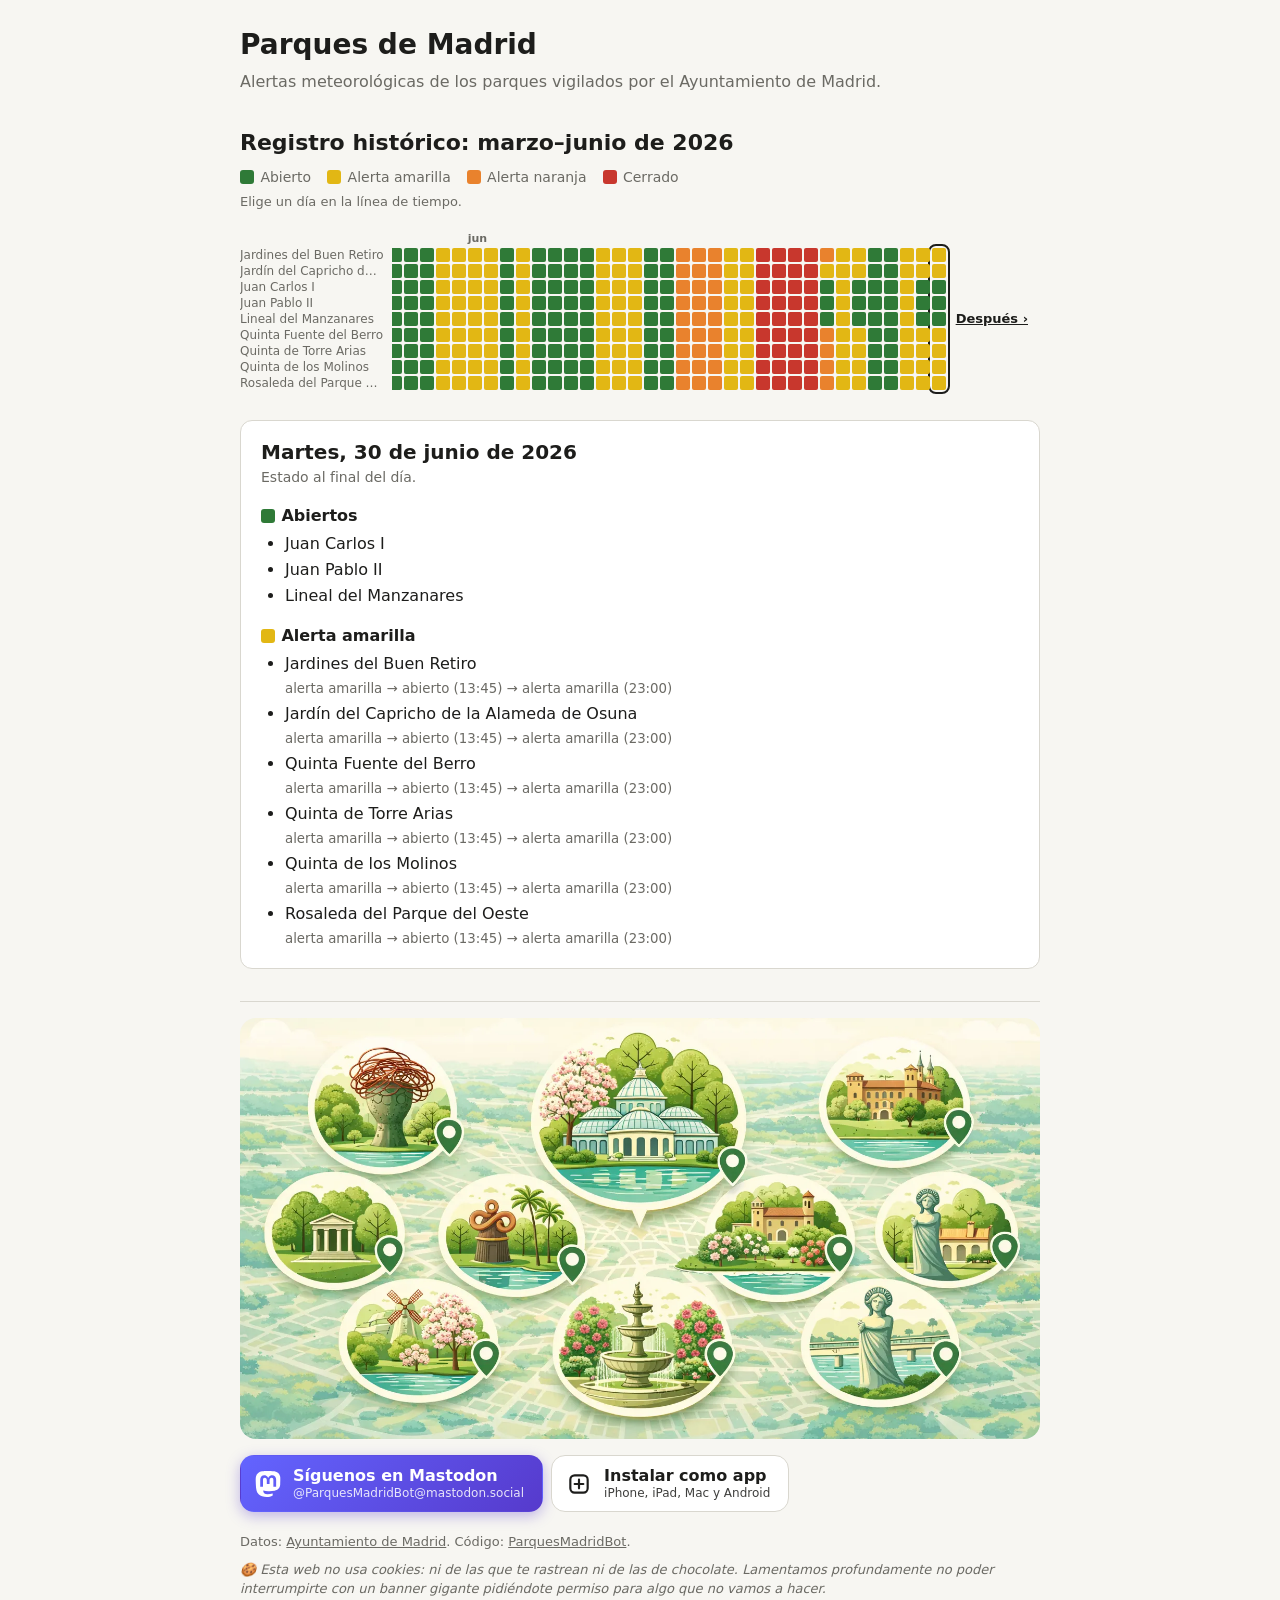
==== commit a666351b: "Website: a status map of the parks under the title The home page header shows Madrid's districts, fr" ====
--- a/website/historico/2026-1.html
+++ b/website/historico/2026-1.html
@@ -128,8 +128,8 @@
 </head>
 <body>
 <header>
-<img class="banner" src="../parques.webp" alt="" width="1536" height="810">
 <h1><a href="../">Parques de Madrid</a></h1>
+
 <p>Alertas meteorológicas de los parques vigilados por el Ayuntamiento de Madrid.</p>
 </header>
 <div id="instalar" popover>
@@ -815,7 +815,8 @@
 <p class="note">Estado al final del día.</p>
 <h3><i class="l3"></i>Alerta amarilla</h3><ul><li>Jardines del Buen Retiro<br><small>alerta amarilla → alerta naranja (09:39) → alerta amarilla (18:54)</small></li><li>Jardín del Capricho de la Alameda de Osuna<br><small>alerta amarilla → alerta naranja (09:39) → alerta amarilla (18:54)</small></li><li>Juan Carlos I<br><small>alerta amarilla → alerta naranja (09:39) → alerta amarilla (18:54)</small></li><li>Juan Pablo II<br><small>alerta amarilla → alerta naranja (09:39) → alerta amarilla (18:54)</small></li><li>Lineal del Manzanares<br><small>alerta amarilla → alerta naranja (09:39) → alerta amarilla (18:54)</small></li><li>Quinta Fuente del Berro<br><small>alerta amarilla → alerta naranja (09:39) → alerta amarilla (18:54)</small></li><li>Quinta de Torre Arias<br><small>alerta amarilla → alerta naranja (09:39) → alerta amarilla (18:54)</small></li><li>Quinta de los Molinos<br><small>alerta amarilla → alerta naranja (09:39) → alerta amarilla (18:54)</small></li><li>Rosaleda del Parque del Oeste<br><small>alerta amarilla → alerta naranja (09:39) → alerta amarilla (18:54)</small></li></ul>
 </section>
-<footer><nav class="actions">
+<footer><img class="banner" src="../parques.webp" alt="" width="1536" height="810">
+<nav class="actions">
 <a class="btn mastodon" rel="me" href="https://mastodon.social/@ParquesMadridBot"><svg viewBox="0 0 24 24" aria-hidden="true"><path fill="currentColor" d="M23.268 5.313c-.35-2.578-2.617-4.61-5.304-5.004C17.51.242 15.792 0 11.813 0h-.03c-3.98 0-4.835.242-5.288.309C3.882.692 1.496 2.518.917 5.127.64 6.412.61 7.837.661 9.143c.074 1.874.088 3.745.26 5.611.118 1.24.325 2.47.62 3.68.55 2.237 2.777 4.098 4.96 4.857 2.336.792 4.849.923 7.256.38.265-.061.527-.132.786-.213.585-.184 1.27-.39 1.774-.753a.057.057 0 0 0 .023-.043v-1.809a.052.052 0 0 0-.02-.041.053.053 0 0 0-.046-.01 20.282 20.282 0 0 1-4.709.545c-2.73 0-3.463-1.284-3.674-1.818a5.593 5.593 0 0 1-.319-1.433.053.053 0 0 1 .066-.054c1.517.363 3.072.546 4.632.546.376 0 .75 0 1.125-.01 1.57-.044 3.224-.124 4.768-.422.038-.008.077-.015.11-.024 2.435-.464 4.753-1.92 4.989-5.604.008-.145.03-1.52.03-1.67.002-.512.167-3.63-.024-5.545zm-3.748 9.195h-2.561V8.29c0-1.309-.55-1.976-1.67-1.976-1.23 0-1.846.79-1.846 2.35v3.403h-2.546V8.663c0-1.56-.617-2.35-1.848-2.35-1.112 0-1.668.668-1.67 1.977v6.218H4.822V8.102c0-1.31.337-2.35 1.011-3.12.696-.77 1.608-1.164 2.74-1.164 1.311 0 2.302.5 2.962 1.498l.638 1.06.638-1.06c.66-.999 1.65-1.498 2.96-1.498 1.13 0 2.043.395 2.74 1.164.675.77 1.012 1.81 1.012 3.12z"/></svg><span>Síguenos en Mastodon<small>@ParquesMadridBot@mastodon.social</small></span></a>
 <button class="btn install" popovertarget="instalar"><svg viewBox="0 0 24 24" aria-hidden="true"><g fill="none" stroke="currentColor" stroke-width="2" stroke-linecap="round"><rect x="4" y="4" width="16" height="16" rx="4"/><path d="M12 8v8M8 12h8"/></g></svg><span>Instalar como app<small>iPhone, iPad, Mac y Android</small></span></button>
 </nav>
--- a/website/style.css
+++ b/website/style.css
@@ -115,6 +115,46 @@
   border-radius: 16px;
 }
 
+/* Status map under the title: districts, and one dot per park that links to its card */
+.map-figure { margin: .75rem 0 1rem; }
+.map-figure figcaption { margin-top: .375rem; color: var(--muted); font-size: .8125rem; text-align: center; }
+.map {
+  display: block;
+  width: 100%;
+  height: auto;
+  background: var(--panel);
+  border: 1px solid var(--line);
+  border-radius: 16px;
+}
+.map .outside { fill: var(--bg); }
+.map .districts { fill: var(--panel); stroke: var(--line); stroke-width: 1.2; stroke-linejoin: round; }
+.map circle {
+  stroke: var(--panel);
+  stroke-width: 3;
+  transform-box: fill-box;
+  transform-origin: center;
+  transition: transform .15s;
+}
+.map circle.l1 { fill: var(--l1); }
+.map circle.l3 { fill: var(--l3); }
+.map circle.l4 { fill: var(--l4); }
+.map circle.l5 { fill: var(--l5); }
+/* Labels in user units: 19 of 600 reads at about 11px on a phone */
+.map text {
+  font: 600 19px system-ui, -apple-system, "Segoe UI", sans-serif;
+  fill: var(--fg);
+  paint-order: stroke;
+  stroke: var(--panel);
+  stroke-width: 4px;
+  stroke-linejoin: round;
+}
+.map a:is(:hover, :focus-visible) circle { transform: scale(1.35); }
+.map a:is(:hover, :focus-visible) text { text-decoration: underline; }
+.map a:focus { outline: none; }
+/* The card a map dot links to: scrolled clear of the top edge, and outlined */
+.card .name { scroll-margin-top: 40vh; }
+.card:has(.name:target) { outline: 3px solid var(--fg); outline-offset: 2px; }
+
 /* "Ahora": the current state, readable at a glance */
 /* Status chip: solid level colour, used in the summary and on every card */
 .chip {
